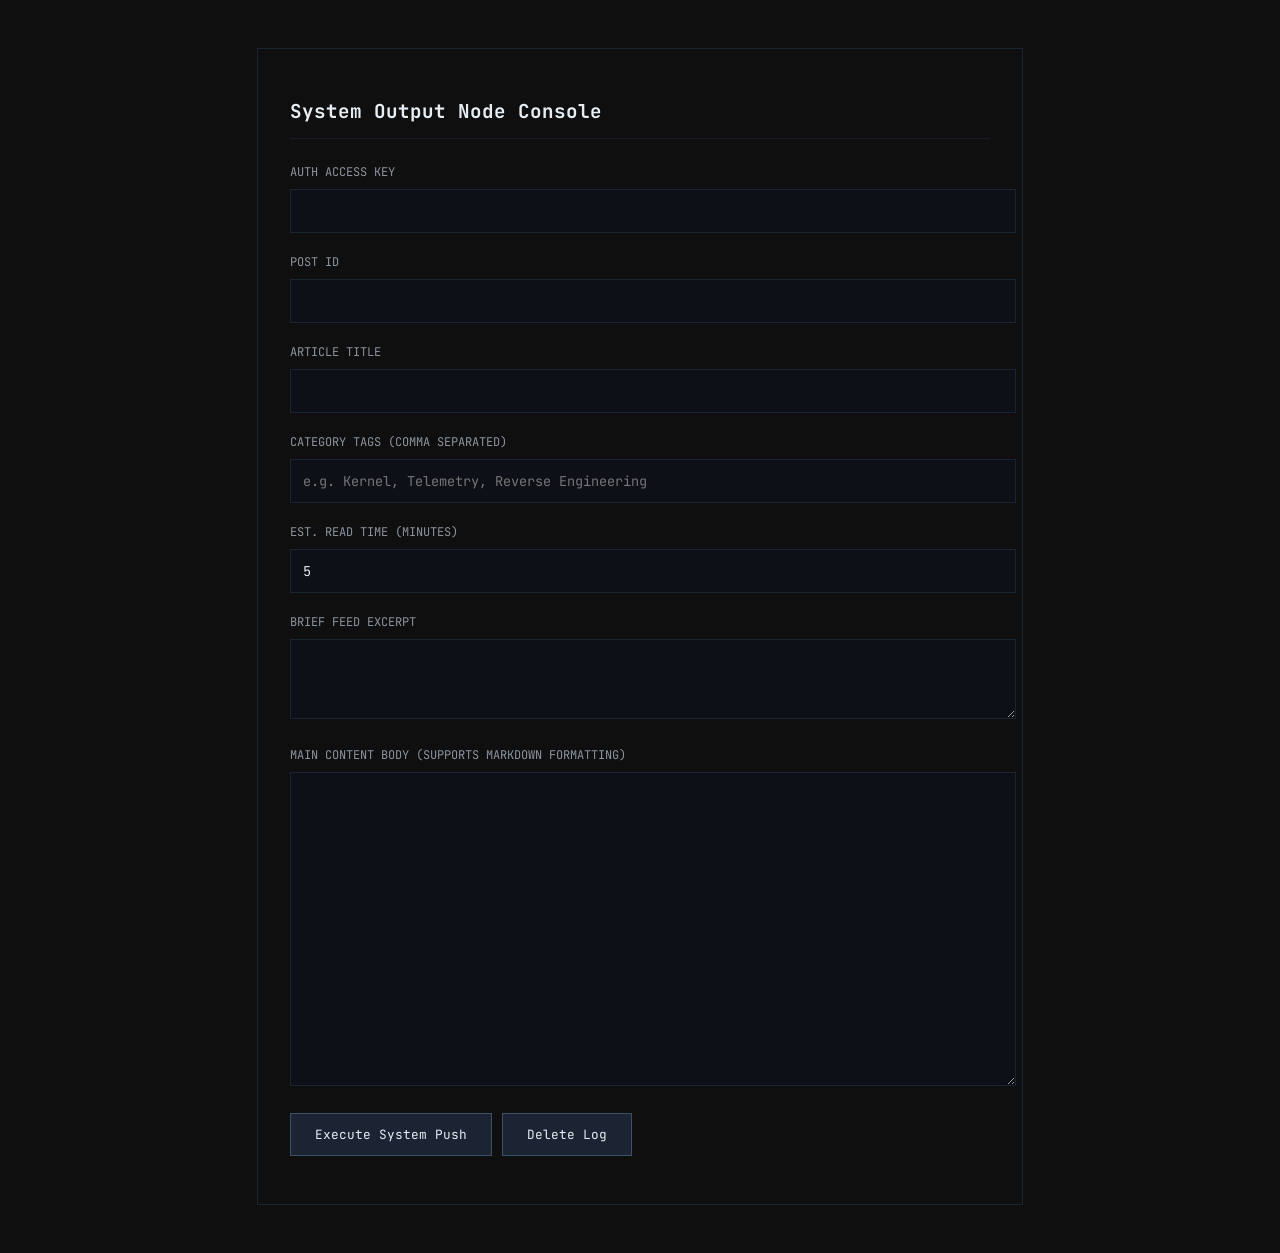
==== admin/index.html @ 9fa280a2 "Update: admin tag separation" ====
<!DOCTYPE html>
<html lang="en">
<head>
    <meta charset="UTF-8">
    <meta name="viewport" content="width=device-width, initial-scale=1.0">
    <title>Systems Console — Node Writer</title>
    <link href="https://fonts.googleapis.com/css2?family=JetBrains+Mono:wght@400;700&display=swap" rel="stylesheet">
    <style>
        body { 
            background: #0f0f0f; 
            color: #e6edf3; 
            font-family: 'JetBrains Mono', monospace; 
            padding: 40px 20px; 
            line-height: 1.5; 
        }
        
        .panel { 
            max-width: 700px; 
            margin: 0 auto; 
            border: 1px solid #1c2333; 
            padding: 32px; 
        }
        
        h2 { 
            font-size: 1.2rem; 
            margin-bottom: 24px; 
            border-bottom: 1px solid #161d28; 
            padding-bottom: 12px; 
        }
        
        .field { 
            margin-bottom: 20px; 
        }
        
        label { 
            display: block; 
            font-size: 0.75rem; 
            color: #8b949e; 
            margin-bottom: 8px; 
            text-transform: uppercase; 
        }
        
        input, textarea { 
            width: 100%; 
            background: #0d1117; 
            border: 1px solid #1c2333; 
            padding: 12px; 
            color: #e6edf3; 
            font-family: inherit; 
            font-size: 0.85rem; 
        }
        
        input:focus, textarea:focus { 
            border-color: #5b7a9e; 
            outline: none; 
        }
        
        button { 
            background: #1c2333; 
            color: #e6edf3; 
            border: 1px solid #3d5068; 
            padding: 12px 24px; 
            font-family: inherit; 
            font-size: 0.8rem; 
            cursor: pointer; 
            transition: 0.2s; 
        }
        
        button:hover { 
            background: #253046; 
        }
        
        #status { 
            margin-top: 16px; 
            font-size: 0.85rem; 
            color: #5b7a9e; 
            font-weight: bold; 
        }
    </style>
</head>
<body>
    <div class="panel">
        <h2>System Output Node Console</h2>
        <div class="field">
            <label>Auth Access Key</label>
            <input type="password" id="secret" autocomplete="current-password">
        </div>
        <div class="field">
            <label>Post ID</label>
            <input type="text" id="id">
        </div>
        <div class="field">
            <label>Article Title</label>
            <input type="text" id="title">
        </div>
        <div class="field">
            <label>Category Tags (Comma Separated)</label>
            <input type="text" id="category" placeholder="e.g. Kernel, Telemetry, Reverse Engineering">
        </div>
        <div class="field">
            <label>Est. Read Time (Minutes)</label>
            <input type="number" id="readTime" value="5">
        </div>
        <div class="field">
            <label>Brief Feed Excerpt</label>
            <textarea id="excerpt" rows="3"></textarea>
        </div>
        <div class="field">
            <label>Main Content Body (Supports Markdown formatting)</label>
            <textarea id="content" rows="16"></textarea>
        </div>
        <button type="button" onclick="commitLogNode()">Execute System Push</button>
        <button type="button" onclick="deletePost(document.getElementById('id').value.trim())">Delete Log</button>
        <div id="status"></div>
    </div>

    <script>
        async function commitLogNode() {
            const status = document.getElementById('status');
            status.innerText = "[*] Transmitting packet matrix to Cloudflare edge...";
            
            const payload = {
                secret: document.getElementById('secret').value,
                id: document.getElementById('id').value.trim(),
                title: document.getElementById('title').value.trim(),
                category: document.getElementById('category').value.trim() || 'Systems',
                readTime: document.getElementById('readTime').value,
                excerpt: document.getElementById('excerpt').value.trim(),
                content: document.getElementById('content').value
            };

            try {
                const res = await fetch('/api/publish', {
                    method: 'POST',
                    headers: { 'Content-Type': 'application/json' },
                    body: JSON.stringify(payload)
                });
                
                const output = await res.json();
                
                if(res.ok) {
                    status.style.color = '#3fb950';
                    status.innerText = "[+] Node synchronization complete. Pipeline rebuilding.";
                    document.getElementById('content').value = '';
                } else {
                    status.style.color = '#f85149';
                    status.innerText = `[-] Pipeline rejection: ${output.error}`;
                }
            } catch(e) {
                status.style.color = '#f85149';
                status.innerText = "[-] Network execution error. Is the Cloudflare function active?";
            }
        }
    </script>
</body>
</html>
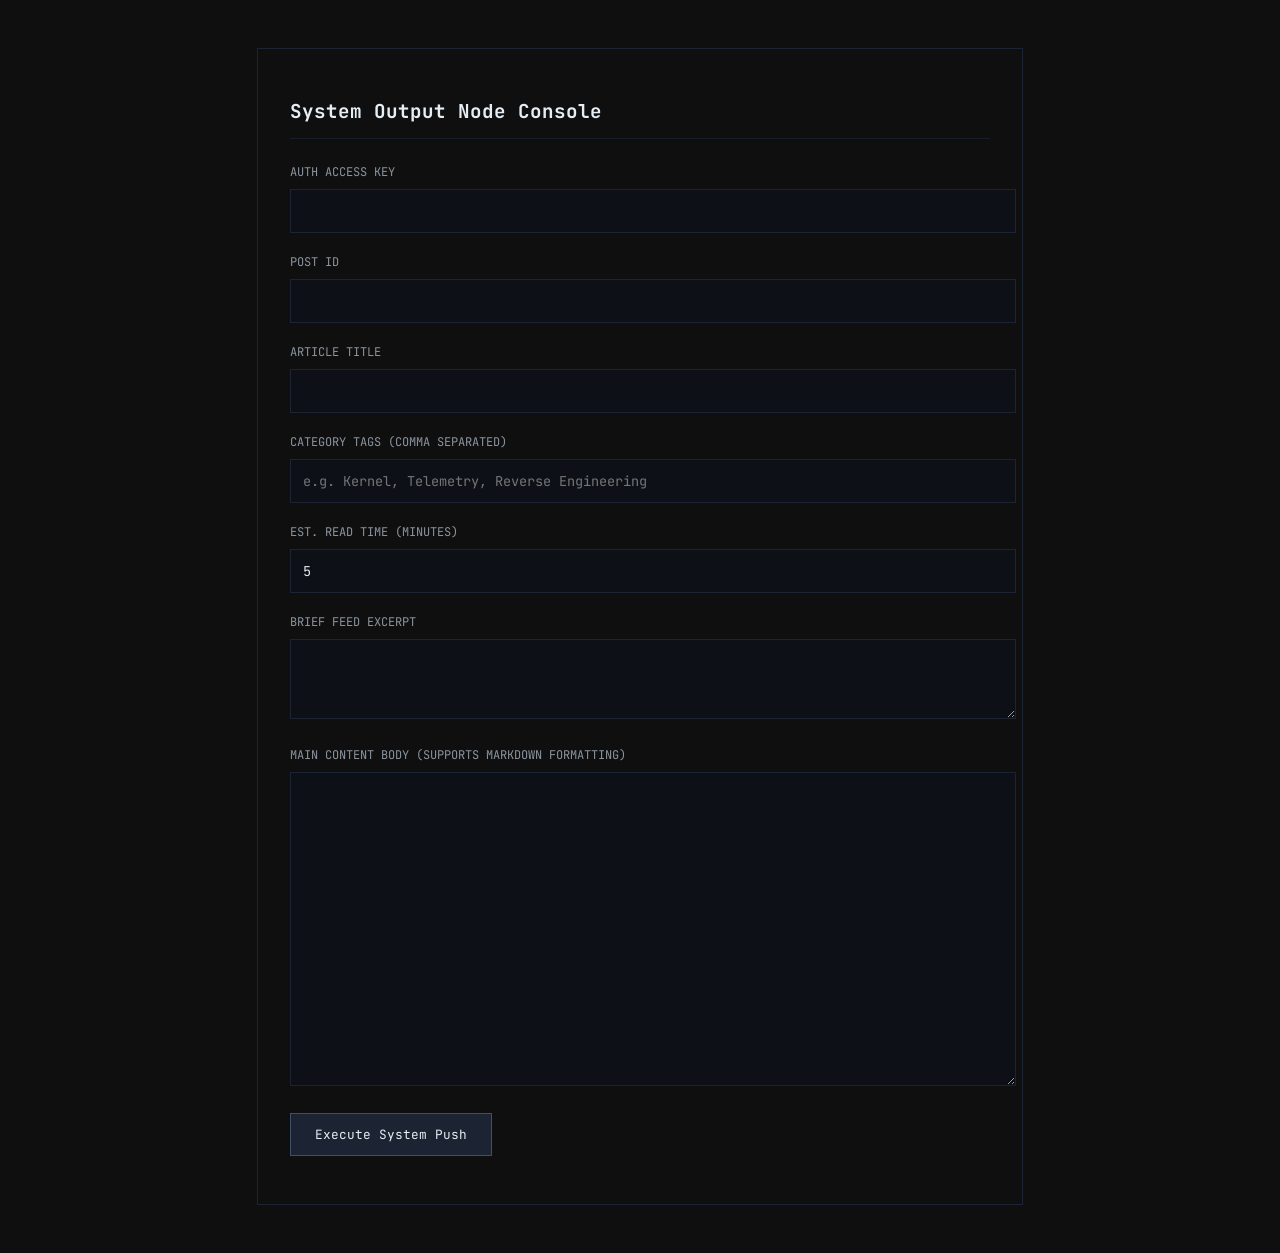
==== commit c536208f: "Update index.html" ====
--- a/admin/index.html
+++ b/admin/index.html
@@ -110,7 +110,6 @@
             <textarea id="content" rows="16"></textarea>
         </div>
         <button type="button" onclick="commitLogNode()">Execute System Push</button>
-        <button type="button" onclick="deletePost(document.getElementById('id').value.trim())">Delete Log</button>
         <div id="status"></div>
     </div>
 
@@ -153,4 +152,4 @@
         }
     </script>
 </body>
-</html>+</html>
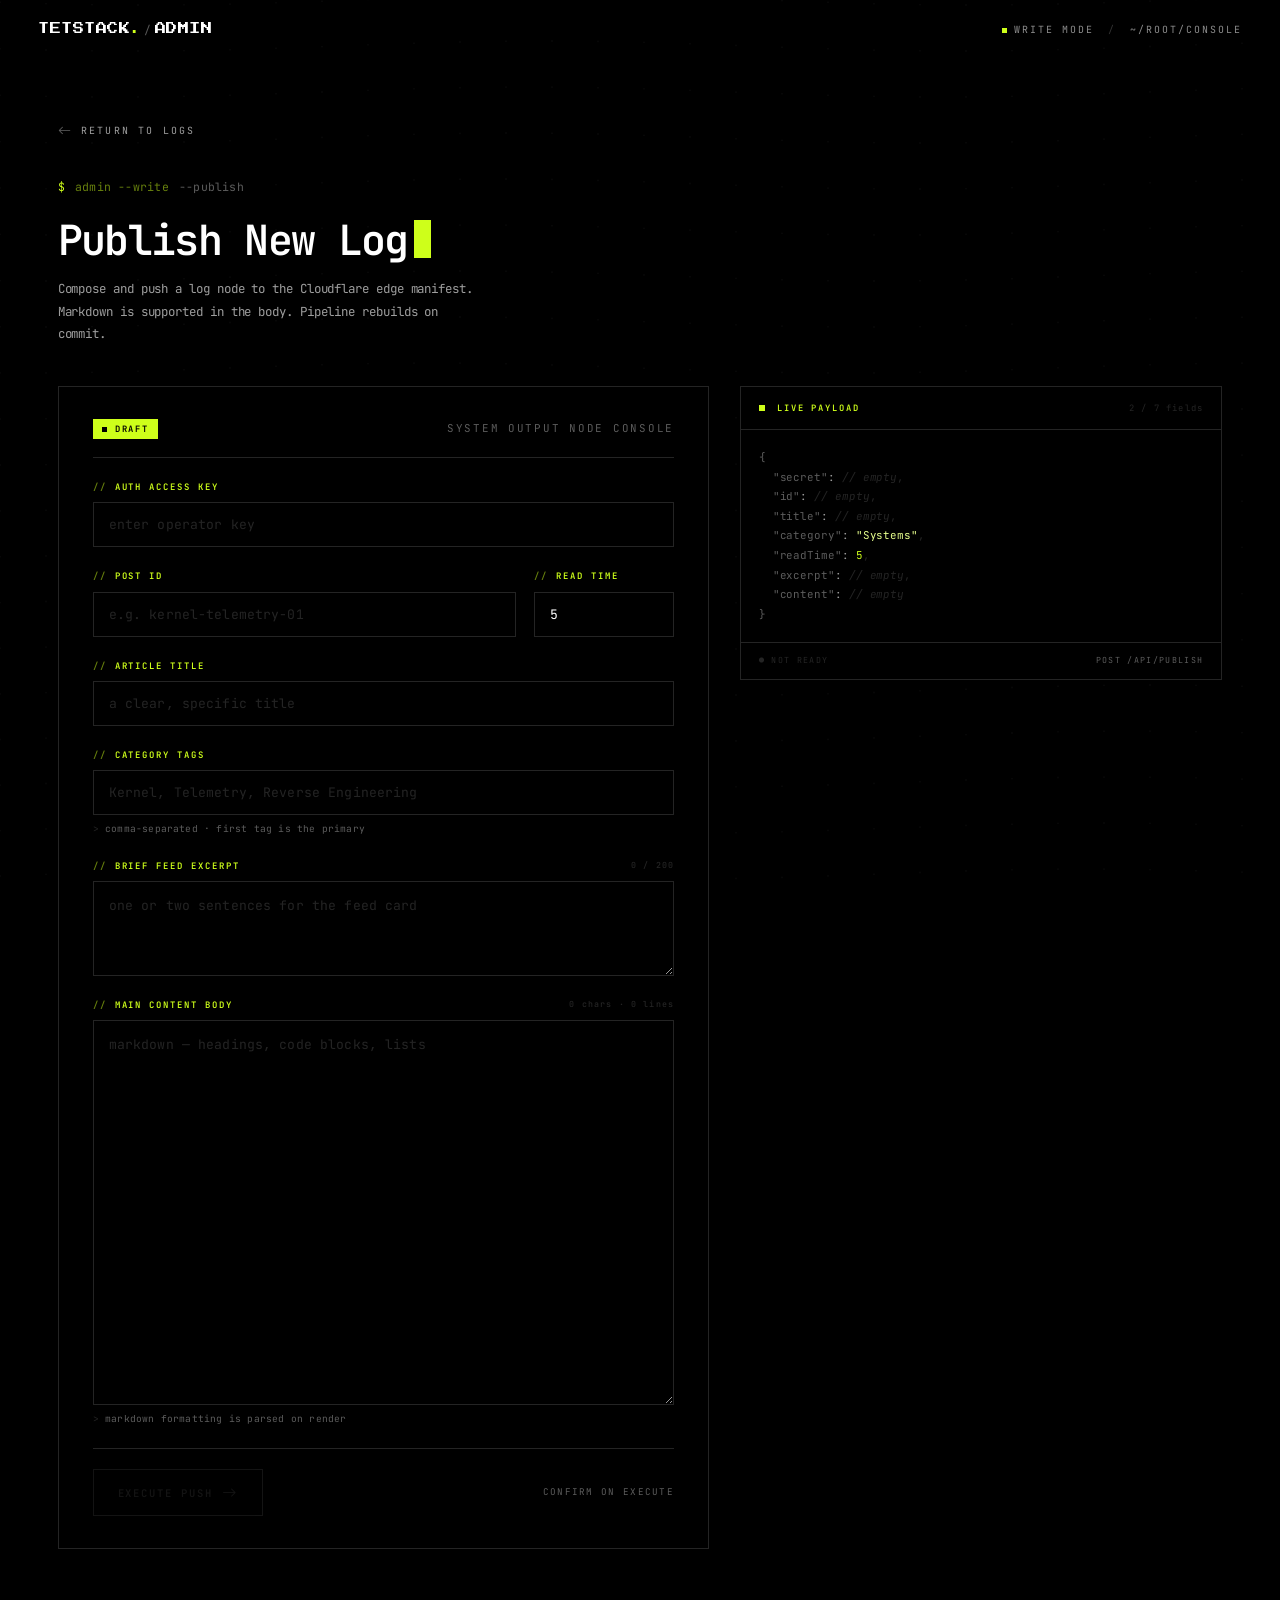
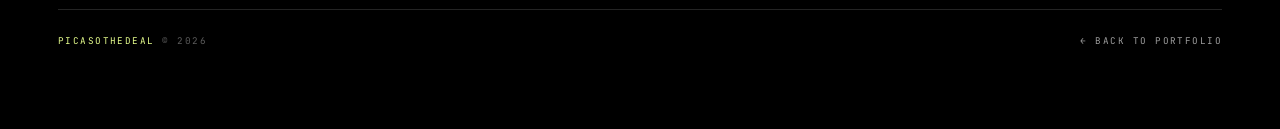
==== commit fe57600d: "Update: New design" ====
--- a/admin/index.html
+++ b/admin/index.html
@@ -1,155 +1,815 @@
 <!DOCTYPE html>
 <html lang="en">
 <head>
-    <meta charset="UTF-8">
-    <meta name="viewport" content="width=device-width, initial-scale=1.0">
-    <title>Systems Console — Node Writer</title>
-    <link href="https://fonts.googleapis.com/css2?family=JetBrains+Mono:wght@400;700&display=swap" rel="stylesheet">
-    <style>
-        body { 
-            background: #0f0f0f; 
-            color: #e6edf3; 
-            font-family: 'JetBrains Mono', monospace; 
-            padding: 40px 20px; 
-            line-height: 1.5; 
-        }
-        
-        .panel { 
-            max-width: 700px; 
-            margin: 0 auto; 
-            border: 1px solid #1c2333; 
-            padding: 32px; 
-        }
-        
-        h2 { 
-            font-size: 1.2rem; 
-            margin-bottom: 24px; 
-            border-bottom: 1px solid #161d28; 
-            padding-bottom: 12px; 
-        }
-        
-        .field { 
-            margin-bottom: 20px; 
-        }
-        
-        label { 
-            display: block; 
-            font-size: 0.75rem; 
-            color: #8b949e; 
-            margin-bottom: 8px; 
-            text-transform: uppercase; 
-        }
-        
-        input, textarea { 
-            width: 100%; 
-            background: #0d1117; 
-            border: 1px solid #1c2333; 
-            padding: 12px; 
-            color: #e6edf3; 
-            font-family: inherit; 
-            font-size: 0.85rem; 
-        }
-        
-        input:focus, textarea:focus { 
-            border-color: #5b7a9e; 
-            outline: none; 
-        }
-        
-        button { 
-            background: #1c2333; 
-            color: #e6edf3; 
-            border: 1px solid #3d5068; 
-            padding: 12px 24px; 
-            font-family: inherit; 
-            font-size: 0.8rem; 
-            cursor: pointer; 
-            transition: 0.2s; 
-        }
-        
-        button:hover { 
-            background: #253046; 
-        }
-        
-        #status { 
-            margin-top: 16px; 
-            font-size: 0.85rem; 
-            color: #5b7a9e; 
-            font-weight: bold; 
-        }
-    </style>
+<meta charset="UTF-8">
+<meta name="viewport" content="width=device-width, initial-scale=1.0">
+<title>Systems Console — Node Writer</title>
+<link rel="stylesheet" href="https://cdn.jsdelivr.net/npm/bootstrap-icons@1.11.3/font/bootstrap-icons.css">
+<link href="https://fonts.googleapis.com/css2?family=Press+Start+2P&display=swap" rel="stylesheet">
+<link href="https://fonts.googleapis.com/css2?family=Instrument+Serif:ital@0;1&family=JetBrains+Mono:wght@300;400;500;600;700&display=swap" rel="stylesheet">
+<style>
+:root{
+  --white:#ffffff;
+  --lime-cream:#e7ff8d;
+  --chartreuse:#ceff1a;
+  --forest-moss:#67800d;
+  --black:#000000;
+
+  --bg:#000000;
+  --fg:#ffffff;
+  --fg-dim:rgba(255,255,255,.62);
+  --fg-faint:rgba(255,255,255,.36);
+  --fg-ghost:rgba(255,255,255,.14);
+  --line:rgba(255,255,255,.14);
+  --line-hi:rgba(255,255,255,.34);
+
+  --font-mono:'JetBrains Mono','SF Mono','Cascadia Code','Consolas',monospace;
+  --font-serif:'Instrument Serif',Georgia,'Times New Roman',serif;
+  --font-pixel:'Press Start 2P',system-ui;
+
+  --ease:cubic-bezier(.22,1,.36,1);
+}
+
+*,*::before,*::after{box-sizing:border-box;margin:0;padding:0;}
+
+html{background:var(--bg);font-size:16px;-webkit-font-smoothing:antialiased;-moz-osx-font-smoothing:grayscale;}
+
+body{
+  min-height:100vh;
+  background:var(--bg);
+  color:var(--fg);
+  font-family:var(--font-mono);
+  font-weight:400;
+  line-height:1.6;
+  letter-spacing:-.005em;
+}
+
+::selection{background:var(--chartreuse); color:var(--black);}
+
+#bg-canvas{position:fixed; inset:0; z-index:0; pointer-events:none; opacity:.65;}
+
+.topbar{
+  position:fixed; top:0; left:0; right:0; z-index:65;
+  display:flex; align-items:center; justify-content:space-between;
+  padding:20px clamp(20px,3vw,52px);
+  pointer-events:none;
+  mix-blend-mode:difference;
+}
+.wordmark{
+  font-family:var(--font-pixel);
+  font-size:.7rem;
+  letter-spacing:.04em;
+  color:var(--white);
+  text-decoration:none;
+  pointer-events:auto;
+}
+.wordmark .dot{color:var(--chartreuse);}
+.wordmark .slash{color:rgba(255,255,255,.35); margin:0 3px; font-family:var(--font-mono); font-weight:400;}
+.top-meta{
+  display:flex; align-items:center; gap:14px;
+  font-family:var(--font-mono);
+  font-size:.62rem;
+  letter-spacing:.2em;
+  text-transform:uppercase;
+  color:rgba(255,255,255,.55);
+}
+.top-meta .sep{color:rgba(255,255,255,.2);}
+.top-meta .mode-dot{
+  display:inline-block; width:5px; height:5px;
+  background:var(--chartreuse);
+  margin-right:7px;
+  vertical-align:middle;
+  animation:tick 1.8s steps(2,start) infinite;
+}
+@keyframes tick{0%,49%{opacity:1;}50%,100%{opacity:.15;}}
+
+.page-wrapper{
+  position:relative;
+  z-index:2;
+  max-width:1280px;
+  margin:0 auto;
+  padding:clamp(96px,13vh,140px) clamp(24px,4.5vw,80px) 80px;
+}
+
+.back-link{
+  position:relative;
+  display:inline-flex;
+  align-items:center;
+  gap:8px;
+  font-family:var(--font-mono);
+  font-size:.62rem;
+  letter-spacing:.22em;
+  text-transform:uppercase;
+  color:var(--fg-dim);
+  text-decoration:none;
+  padding-bottom:3px;
+  margin-bottom:34px;
+  transition:color .3s var(--ease);
+}
+.back-link i{font-size:.82rem; color:var(--fg-faint); transition:color .3s var(--ease), transform .35s var(--ease);}
+.back-link::after{
+  content:'';
+  position:absolute; left:0; bottom:0;
+  width:100%; height:1px;
+  background:var(--chartreuse);
+  transform:scaleX(0);
+  transform-origin:left;
+  transition:transform .45s var(--ease);
+}
+.back-link:hover{color:var(--white);}
+.back-link:hover i{color:var(--chartreuse); transform:translateX(-3px);}
+.back-link:hover::after{transform:scaleX(1);}
+
+.console-prompt{
+  display:flex;
+  align-items:center;
+  gap:10px;
+  font-family:var(--font-mono);
+  font-size:.72rem;
+  color:var(--forest-moss);
+  margin-bottom:22px;
+  letter-spacing:.02em;
+}
+.console-prompt .path{color:var(--fg-faint);}
+.console-prompt .dollar{color:var(--chartreuse);}
+
+.console-title{
+  font-family:var(--font-mono);
+  font-size:clamp(1.6rem,4vw,2.6rem);
+  font-weight:600;
+  letter-spacing:-.04em;
+  line-height:1.1;
+  color:var(--white);
+  margin-bottom:14px;
+}
+.console-title .caret{
+  display:inline-block;
+  width:.42em; height:.9em;
+  background:var(--chartreuse);
+  vertical-align:-.05em;
+  margin-left:6px;
+  animation:caret 1.1s steps(2,start) infinite;
+}
+@keyframes caret{0%,49%{opacity:1;}50%,100%{opacity:0;}}
+
+.console-sub{
+  font-family:var(--font-mono);
+  font-size:.78rem;
+  line-height:1.8;
+  color:var(--fg-dim);
+  max-width:60ch;
+  margin-bottom:clamp(32px,4.5vh,48px);
+}
+
+.console-grid{
+  display:grid;
+  grid-template-columns:minmax(0,1.35fr) minmax(0,1fr);
+  gap:clamp(20px,2.4vw,32px);
+  align-items:start;
+}
+
+.panel{
+  border:1px solid var(--line);
+  background:var(--black);
+  padding:clamp(22px,3.4vw,32px) clamp(22px,3.2vw,34px);
+  display:flex;
+  flex-direction:column;
+  gap:22px;
+}
+
+.panel-head{
+  display:flex;
+  align-items:center;
+  gap:14px;
+  padding-bottom:18px;
+  border-bottom:1px solid var(--line);
+}
+.panel-badge{
+  display:inline-flex;
+  align-items:center;
+  gap:8px;
+  font-family:var(--font-mono);
+  font-size:.55rem;
+  font-weight:600;
+  letter-spacing:.22em;
+  text-transform:uppercase;
+  color:var(--black);
+  background:var(--chartreuse);
+  padding:3px 9px;
+}
+.panel-badge::before{
+  content:'';
+  display:inline-block;
+  width:5px; height:5px;
+  background:var(--black);
+  animation:tick 1.8s steps(2,start) infinite;
+}
+.panel-head-title{
+  font-family:var(--font-mono);
+  font-size:.68rem;
+  letter-spacing:.16em;
+  text-transform:uppercase;
+  color:var(--fg-faint);
+  margin-left:auto;
+}
+
+.field{display:flex; flex-direction:column; gap:8px;}
+
+.field-label{
+  font-family:var(--font-mono);
+  font-size:.56rem;
+  font-weight:600;
+  letter-spacing:.22em;
+  text-transform:uppercase;
+  color:var(--chartreuse);
+  display:flex;
+  align-items:center;
+  gap:8px;
+}
+.field-label::before{content:'// '; color:var(--forest-moss);}
+.field-label .field-count{
+  margin-left:auto;
+  font-size:.52rem;
+  letter-spacing:.14em;
+  color:var(--fg-ghost);
+  font-weight:500;
+  text-transform:none;
+}
+
+.field-hint{
+  font-family:var(--font-mono);
+  font-size:.6rem;
+  color:var(--fg-faint);
+  letter-spacing:.02em;
+  margin-top:-2px;
+}
+.field-hint::before{content:'> '; color:var(--fg-ghost);}
+
+input[type="password"],
+input[type="text"],
+input[type="number"],
+textarea{
+  width:100%;
+  background:#000;
+  border:1px solid var(--line);
+  padding:13px 15px;
+  color:var(--white);
+  font-family:var(--font-mono);
+  font-size:.82rem;
+  letter-spacing:.01em;
+  caret-color:var(--chartreuse);
+  transition:border-color .3s var(--ease), box-shadow .3s var(--ease);
+  outline:none;
+  resize:vertical;
+}
+textarea{line-height:1.7; min-height:80px;}
+input::placeholder, textarea::placeholder{color:var(--fg-ghost);}
+input:hover, textarea:hover{border-color:var(--line-hi);}
+input:focus, textarea:focus{
+  border-color:var(--chartreuse);
+  box-shadow:0 0 0 3px rgba(206,255,26,.12);
+}
+
+.field-row{
+  display:grid;
+  grid-template-columns:1fr 140px;
+  gap:18px;
+}
+
+.actions{
+  display:flex;
+  align-items:center;
+  gap:14px;
+  padding-top:20px;
+  border-top:1px solid var(--line);
+  flex-wrap:wrap;
+}
+
+.btn{
+  display:inline-flex;
+  align-items:center;
+  gap:10px;
+  padding:13px 24px;
+  font-family:var(--font-mono);
+  font-size:.66rem;
+  font-weight:600;
+  letter-spacing:.18em;
+  text-transform:uppercase;
+  cursor:pointer;
+  border:1px solid;
+  background:transparent;
+  transition:all .3s var(--ease);
+}
+.btn i{font-size:.9rem; transition:transform .35s var(--ease);}
+
+.btn-primary{
+  background:var(--chartreuse);
+  color:var(--black);
+  border-color:var(--chartreuse);
+}
+.btn-primary:hover:not(:disabled){
+  background:var(--black);
+  color:var(--chartreuse);
+  border-color:var(--chartreuse);
+}
+.btn-primary:hover:not(:disabled) i{transform:translateX(4px);}
+.btn-primary:disabled{
+  background:transparent;
+  color:var(--fg-ghost);
+  border-color:var(--line);
+  cursor:not-allowed;
+  opacity:.55;
+}
+
+.btn-note{
+  font-family:var(--font-mono);
+  font-size:.58rem;
+  letter-spacing:.14em;
+  text-transform:uppercase;
+  color:var(--fg-faint);
+  margin-left:auto;
+}
+
+.status{
+  display:none;
+  padding:14px 18px;
+  border:1px solid var(--line);
+  background:#000;
+  font-family:var(--font-mono);
+  font-size:.74rem;
+  line-height:1.7;
+  letter-spacing:.01em;
+  word-break:break-word;
+}
+.status.visible{display:block;}
+.status-pending{border-color:var(--line-hi); color:var(--chartreuse);}
+.status-ok{border-color:var(--chartreuse); color:var(--lime-cream);}
+.status-err{border-color:var(--white); background:var(--white); color:var(--black);}
+.status .status-prefix{font-weight:700; margin-right:6px;}
+
+.payload-panel{
+  position:sticky;
+  top:88px;
+  display:flex;
+  flex-direction:column;
+  gap:0;
+}
+.payload-head{
+  display:flex;
+  align-items:center;
+  gap:12px;
+  padding:14px 18px;
+  border:1px solid var(--line);
+  border-bottom:none;
+  background:var(--black);
+}
+.payload-head .payload-dot{
+  width:6px; height:6px;
+  background:var(--chartreuse);
+  animation:tick 1.8s steps(2,start) infinite;
+}
+.payload-head .payload-label{
+  font-family:var(--font-mono);
+  font-size:.55rem;
+  font-weight:600;
+  letter-spacing:.22em;
+  text-transform:uppercase;
+  color:var(--chartreuse);
+}
+.payload-head .payload-count{
+  margin-left:auto;
+  font-family:var(--font-mono);
+  font-size:.55rem;
+  letter-spacing:.14em;
+  color:var(--fg-ghost);
+}
+
+.payload-body{
+  border:1px solid var(--line);
+  background:#000;
+  padding:18px;
+  max-height:520px;
+  overflow:auto;
+  scrollbar-width:thin;
+  scrollbar-color:rgba(255,255,255,.18) transparent;
+}
+.payload-body::-webkit-scrollbar{width:6px;}
+.payload-body::-webkit-scrollbar-thumb{background:rgba(255,255,255,.18);}
+
+.payload-code{
+  font-family:var(--font-mono);
+  font-size:.68rem;
+  line-height:1.8;
+  color:var(--fg-dim);
+  white-space:pre-wrap;
+  word-break:break-word;
+  margin:0;
+}
+.payload-code .pk{color:var(--fg-faint);}
+.payload-code .pv-string{color:var(--lime-cream);}
+.payload-code .pv-number{color:var(--chartreuse);}
+.payload-code .pv-empty{color:var(--fg-ghost); font-style:italic;}
+.payload-code .pv-comma{color:var(--fg-ghost);}
+.payload-code .pv-brace{color:var(--fg-faint);}
+
+.payload-foot{
+  border:1px solid var(--line);
+  border-top:none;
+  background:var(--black);
+  padding:11px 18px;
+  display:flex;
+  justify-content:space-between;
+  gap:12px;
+  font-family:var(--font-mono);
+  font-size:.52rem;
+  letter-spacing:.16em;
+  text-transform:uppercase;
+  color:var(--fg-faint);
+}
+.payload-foot .payload-ok{color:var(--lime-cream);}
+.payload-foot .payload-bad{color:var(--fg-ghost);}
+
+.page-footer{
+  border-top:1px solid var(--line);
+  margin-top:60px;
+  padding-top:24px;
+  display:flex;
+  justify-content:space-between;
+  flex-wrap:wrap;
+  gap:12px;
+  font-family:var(--font-mono);
+  font-size:.58rem;
+  letter-spacing:.16em;
+  text-transform:uppercase;
+  color:var(--fg-faint);
+}
+.page-footer .brand-mark{color:var(--lime-cream);}
+.page-footer a{
+  color:var(--fg-dim);
+  text-decoration:none;
+  border-bottom:1px solid transparent;
+  transition:color .3s, border-color .3s;
+}
+.page-footer a:hover{color:var(--chartreuse); border-bottom-color:var(--chartreuse);}
+
+@media (max-width:960px){
+  .console-grid{grid-template-columns:1fr;}
+  .payload-panel{position:static;}
+  .payload-body{max-height:none;}
+}
+
+@media (max-width:680px){
+  .top-meta{display:none;}
+  .page-wrapper{padding-top:96px;}
+  .field-row{grid-template-columns:1fr;}
+  .btn-note{display:none;}
+}
+</style>
 </head>
 <body>
-    <div class="panel">
-        <h2>System Output Node Console</h2>
+
+<canvas id="bg-canvas"></canvas>
+
+<header class="topbar" aria-label="Site header">
+  <a href="/" class="wordmark">TETSTACK<span class="dot">.</span><span class="slash">/</span>ADMIN</a>
+  <span class="top-meta">
+    <span><span class="mode-dot"></span>write mode</span>
+    <span class="sep">/</span>
+    <span>~/root/console</span>
+  </span>
+</header>
+
+<div class="page-wrapper">
+
+  <a href="/" class="back-link">
+    <i class="bi bi-arrow-left"></i>
+    return to logs
+  </a>
+
+  <div class="console-prompt">
+    <span class="dollar">$</span>
+    <span>admin --write</span>
+    <span class="path">--publish</span>
+  </div>
+
+  <h1 class="console-title">Publish New Log<span class="caret"></span></h1>
+  <p class="console-sub">
+    Compose and push a log node to the Cloudflare edge manifest.
+    Markdown is supported in the body. Pipeline rebuilds on commit.
+  </p>
+
+  <div class="console-grid">
+
+    <form class="panel" id="write-form" autocomplete="off" onsubmit="commitLogNode(event);">
+      <div class="panel-head">
+        <span class="panel-badge">Draft</span>
+        <span class="panel-head-title">System Output Node Console</span>
+      </div>
+
+      <div class="field">
+        <label class="field-label" for="secret">Auth Access Key</label>
+        <input type="password" id="secret" name="secret" autocomplete="current-password" spellcheck="false" placeholder="enter operator key">
+      </div>
+
+      <div class="field-row">
         <div class="field">
-            <label>Auth Access Key</label>
-            <input type="password" id="secret" autocomplete="current-password">
+          <label class="field-label" for="id">Post ID</label>
+          <input type="text" id="id" name="id" autocomplete="off" spellcheck="false" placeholder="e.g. kernel-telemetry-01">
         </div>
         <div class="field">
-            <label>Post ID</label>
-            <input type="text" id="id">
+          <label class="field-label" for="readTime">Read Time</label>
+          <input type="number" id="readTime" name="readTime" value="5" min="1" max="120">
         </div>
-        <div class="field">
-            <label>Article Title</label>
-            <input type="text" id="title">
-        </div>
-        <div class="field">
-            <label>Category Tags (Comma Separated)</label>
-            <input type="text" id="category" placeholder="e.g. Kernel, Telemetry, Reverse Engineering">
-        </div>
-        <div class="field">
-            <label>Est. Read Time (Minutes)</label>
-            <input type="number" id="readTime" value="5">
-        </div>
-        <div class="field">
-            <label>Brief Feed Excerpt</label>
-            <textarea id="excerpt" rows="3"></textarea>
-        </div>
-        <div class="field">
-            <label>Main Content Body (Supports Markdown formatting)</label>
-            <textarea id="content" rows="16"></textarea>
-        </div>
-        <button type="button" onclick="commitLogNode()">Execute System Push</button>
-        <div id="status"></div>
-    </div>
-
-    <script>
-        async function commitLogNode() {
-            const status = document.getElementById('status');
-            status.innerText = "[*] Transmitting packet matrix to Cloudflare edge...";
-            
-            const payload = {
-                secret: document.getElementById('secret').value,
-                id: document.getElementById('id').value.trim(),
-                title: document.getElementById('title').value.trim(),
-                category: document.getElementById('category').value.trim() || 'Systems',
-                readTime: document.getElementById('readTime').value,
-                excerpt: document.getElementById('excerpt').value.trim(),
-                content: document.getElementById('content').value
-            };
-
-            try {
-                const res = await fetch('/api/publish', {
-                    method: 'POST',
-                    headers: { 'Content-Type': 'application/json' },
-                    body: JSON.stringify(payload)
-                });
-                
-                const output = await res.json();
-                
-                if(res.ok) {
-                    status.style.color = '#3fb950';
-                    status.innerText = "[+] Node synchronization complete. Pipeline rebuilding.";
-                    document.getElementById('content').value = '';
-                } else {
-                    status.style.color = '#f85149';
-                    status.innerText = `[-] Pipeline rejection: ${output.error}`;
-                }
-            } catch(e) {
-                status.style.color = '#f85149';
-                status.innerText = "[-] Network execution error. Is the Cloudflare function active?";
-            }
+      </div>
+
+      <div class="field">
+        <label class="field-label" for="title">Article Title</label>
+        <input type="text" id="title" name="title" autocomplete="off" placeholder="a clear, specific title">
+      </div>
+
+      <div class="field">
+        <label class="field-label" for="category">Category Tags</label>
+        <input type="text" id="category" name="category" autocomplete="off" placeholder="Kernel, Telemetry, Reverse Engineering">
+        <span class="field-hint">comma-separated · first tag is the primary</span>
+      </div>
+
+      <div class="field">
+        <label class="field-label" for="excerpt">
+          Brief Feed Excerpt
+          <span class="field-count" id="excerpt-count">0 / 200</span>
+        </label>
+        <textarea id="excerpt" name="excerpt" rows="3" placeholder="one or two sentences for the feed card"></textarea>
+      </div>
+
+      <div class="field">
+        <label class="field-label" for="content">
+          Main Content Body
+          <span class="field-count" id="content-count">0 chars · 0 lines</span>
+        </label>
+        <textarea id="content" name="content" rows="16" placeholder="markdown — headings, code blocks, lists"></textarea>
+        <span class="field-hint">markdown formatting is parsed on render</span>
+      </div>
+
+      <div class="actions">
+        <button type="submit" id="publish-btn" class="btn btn-primary" disabled>
+          Execute Push <i class="bi bi-arrow-right"></i>
+        </button>
+        <span class="btn-note">confirm on execute</span>
+      </div>
+
+      <div id="status" class="status" role="status" aria-live="polite"></div>
+    </form>
+
+    <aside class="payload-panel" aria-label="Payload preview">
+      <div class="payload-head">
+        <span class="payload-dot"></span>
+        <span class="payload-label">Live Payload</span>
+        <span class="payload-count" id="payload-count">0 fields</span>
+      </div>
+      <div class="payload-body">
+        <pre class="payload-code" id="payload-code"><span class="pv-brace">{</span>
+  <span class="pk">"secret"</span>:  <span class="pv-empty">// empty</span>
+<span class="pv-brace">}</span></pre>
+      </div>
+      <div class="payload-foot">
+        <span id="payload-state" class="payload-bad">● not ready</span>
+        <span>POST /api/publish</span>
+      </div>
+    </aside>
+  </div>
+
+  <footer class="page-footer">
+    <span><span class="brand-mark">PicasoTheDeal</span> © 2026</span>
+    <span><a href="https://isitreallyme.pages.dev">← back to portfolio</a></span>
+  </footer>
+</div>
+
+<script>
+(function initBackground(){
+  const canvas = document.getElementById('bg-canvas');
+  if (!canvas) return;
+  const ctx = canvas.getContext('2d');
+  let W, H, dpr;
+
+  function resize(){
+    dpr = Math.min(window.devicePixelRatio || 1, 2);
+    W = canvas.width  = Math.floor(window.innerWidth * dpr);
+    H = canvas.height = Math.floor(window.innerHeight * dpr);
+    canvas.style.width  = window.innerWidth + 'px';
+    canvas.style.height = window.innerHeight + 'px';
+  }
+  resize();
+  window.addEventListener('resize', resize);
+
+  const spacing = 46;
+  let mx = -99999, my = -99999;
+  window.addEventListener('mousemove', (e) => {
+    mx = e.clientX * dpr;
+    my = e.clientY * dpr;
+  });
+  window.addEventListener('mouseleave', () => { mx = my = -99999; });
+
+  let t = 0;
+  function draw(){
+    t += 0.006;
+    ctx.clearRect(0, 0, W, H);
+
+    const s = spacing * dpr;
+    const cols = Math.ceil(W / s) + 2;
+    const rows = Math.ceil(H / s) + 2;
+    const touch = 190 * dpr;
+
+    for (let i = -1; i < cols; i++){
+      for (let j = -1; j < rows; j++){
+        const x = i * s;
+        const y = j * s + Math.sin(t + i * 0.35 + j * 0.12) * 5 * dpr;
+        const dx = x - mx, dy = y - my;
+        const d = Math.sqrt(dx * dx + dy * dy);
+        const prox = Math.max(0, 1 - d / touch);
+
+        const a = 0.06 + prox * 0.7;
+        const r = (0.9 + prox * 1.8) * dpr;
+
+        if (prox > 0.04){
+          ctx.fillStyle = 'rgba(206,255,26,' + (prox * 0.85).toFixed(3) + ')';
+        } else {
+          ctx.fillStyle = 'rgba(255,255,255,' + a.toFixed(3) + ')';
         }
-    </script>
+        ctx.beginPath();
+        ctx.arc(x, y, r, 0, Math.PI * 2);
+        ctx.fill();
+      }
+    }
+    requestAnimationFrame(draw);
+  }
+  draw();
+})();
+
+function escapeHtml(s){
+  return String(s == null ? '' : s).replace(/[&<>"']/g, c => ({
+    '&':'&amp;','<':'&lt;','>':'&gt;','"':'&quot;',"'":'&#39;'
+  }[c]));
+}
+
+function gatherPayload(){
+  return {
+    secret:   document.getElementById('secret').value,
+    id:       document.getElementById('id').value.trim(),
+    title:    document.getElementById('title').value.trim(),
+    category: document.getElementById('category').value.trim() || 'Systems',
+    readTime: document.getElementById('readTime').value || '5',
+    excerpt:  document.getElementById('excerpt').value.trim(),
+    content:  document.getElementById('content').value
+  };
+}
+
+function renderPayload(){
+  const p = gatherPayload();
+  const codeEl  = document.getElementById('payload-code');
+  const countEl = document.getElementById('payload-count');
+  const stateEl = document.getElementById('payload-state');
+  if (!codeEl) return;
+
+  const entries = [
+    ['secret',   p.secret   ? '[redacted:' + p.secret.length + ' chars]' : '', 'redact'],
+    ['id',       p.id,       'string'],
+    ['title',    p.title,    'string'],
+    ['category', p.category, 'string'],
+    ['readTime', String(p.readTime), 'number'],
+    ['excerpt',  p.excerpt,  'string'],
+    ['content',  p.content,  'string']
+  ];
+
+  const lines = ['<span class="pv-brace">{</span>'];
+  entries.forEach((e, i) => {
+    const key = e[0];
+    const val = e[1];
+    const kind = e[2];
+    const comma = i < entries.length - 1 ? ',' : '';
+    let valHTML;
+    if (kind === 'redact'){
+      valHTML = val
+        ? '<span class="pv-string">"' + escapeHtml(val) + '"</span>'
+        : '<span class="pv-empty">// empty</span>';
+    } else if (kind === 'number'){
+      valHTML = '<span class="pv-number">' + escapeHtml(val) + '</span>';
+    } else if (!val){
+      valHTML = '<span class="pv-empty">// empty</span>';
+    } else {
+      const shown = val.length > 80 ? val.slice(0, 80) + '…' : val;
+      valHTML = '<span class="pv-string">"' + escapeHtml(shown) + '"</span>';
+    }
+    lines.push('  <span class="pk">"' + key + '"</span>: ' + valHTML + '<span class="pv-comma">' + comma + '</span>');
+  });
+  lines.push('<span class="pv-brace">}</span>');
+
+  codeEl.innerHTML = lines.join('\n');
+
+  const filled = entries.filter(e => {
+    if (e[0] === 'readTime') return true;
+    return String(e[1] || '').length > 0;
+  }).length;
+
+  if (countEl) countEl.textContent = filled + ' / ' + entries.length + ' fields';
+
+  const ready = p.secret && p.id && p.title && p.excerpt && p.content;
+  if (stateEl){
+    stateEl.textContent = ready ? '● ready' : '● not ready';
+    stateEl.className   = ready ? 'payload-ok' : 'payload-bad';
+  }
+}
+
+function updateCounters(){
+  const ex = document.getElementById('excerpt');
+  const exCount = document.getElementById('excerpt-count');
+  if (ex && exCount){
+    const v = ex.value;
+    exCount.textContent = v.length + ' / 200';
+    exCount.style.color = v.length > 200 ? 'var(--lime-cream)' : '';
+  }
+
+  const ct = document.getElementById('content');
+  const ctCount = document.getElementById('content-count');
+  if (ct && ctCount){
+    const v = ct.value;
+    const lines = v ? v.split('\n').length : 0;
+    ctCount.textContent = v.length + ' chars · ' + lines + ' lines';
+  }
+}
+
+function refreshSubmitState(){
+  const btn = document.getElementById('publish-btn');
+  if (!btn) return;
+  const p = gatherPayload();
+  const ready = p.secret && p.id && p.title && p.excerpt && p.content;
+  btn.disabled = !ready;
+}
+
+function bindLivePreview(){
+  const ids = ['secret','id','title','category','readTime','excerpt','content'];
+  ids.forEach(id => {
+    const el = document.getElementById(id);
+    if (el){
+      el.addEventListener('input', () => {
+        updateCounters();
+        renderPayload();
+        refreshSubmitState();
+      });
+    }
+  });
+}
+
+function setStatus(kind, prefix, msg){
+  const el = document.getElementById('status');
+  if (!el) return;
+  el.className = 'status visible status-' + kind;
+  el.innerHTML = '<span class="status-prefix">[' + prefix + ']</span>' + msg;
+}
+
+async function commitLogNode(event){
+  if (event) event.preventDefault();
+
+  const p = gatherPayload();
+
+  if (!p.secret || !p.id || !p.title || !p.excerpt || !p.content){
+    setStatus('err', '-', 'all fields are required.');
+    return;
+  }
+
+  if (!confirm("Push node '" + p.id + "' to the edge manifest? Pipeline will rebuild.")) return;
+
+  setStatus('pending', '*', 'transmitting packet matrix to Cloudflare edge…');
+
+  try {
+    const res = await fetch('/api/publish', {
+      method: 'POST',
+      headers: { 'Content-Type': 'application/json' },
+      body: JSON.stringify(p)
+    });
+
+    let output = {};
+    try { output = await res.json(); } catch (_) {}
+
+    if (res.ok){
+      setStatus('ok', '+', 'node synchronization complete. pipeline rebuilding.');
+      document.getElementById('content').value = '';
+      updateCounters();
+      renderPayload();
+      refreshSubmitState();
+    } else {
+      setStatus('err', '-', 'pipeline rejection: ' + (output.error || res.status + ' ' + res.statusText));
+    }
+  } catch (e){
+    setStatus('err', '-', 'network execution error. is the Cloudflare function active?');
+  }
+}
+
+document.addEventListener('DOMContentLoaded', () => {
+  bindLivePreview();
+  updateCounters();
+  renderPayload();
+  refreshSubmitState();
+});
+</script>
 </body>
-</html>
+</html>
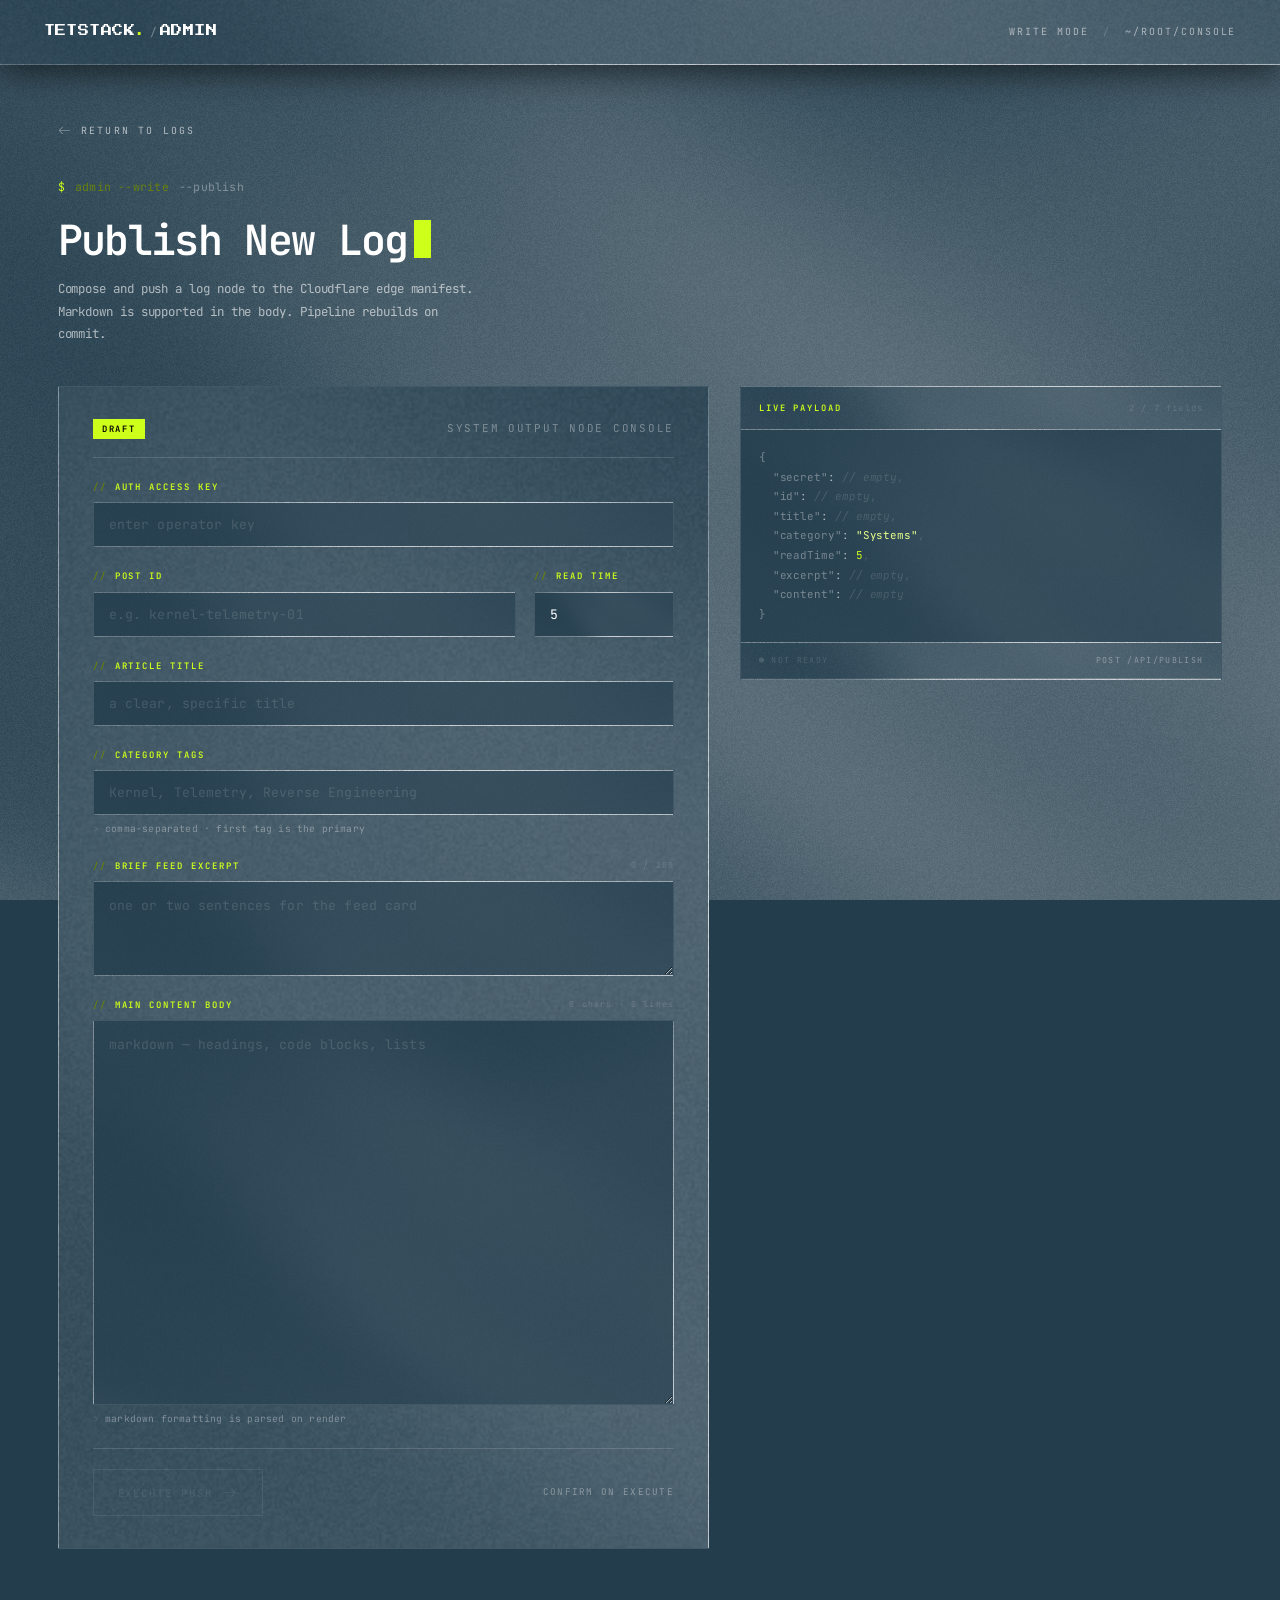
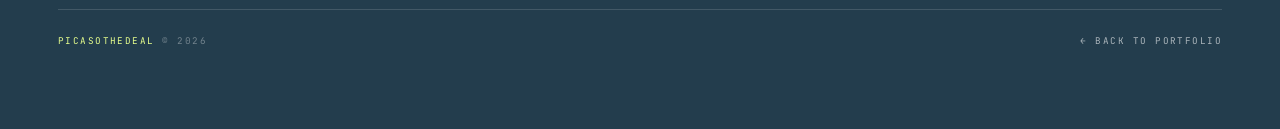
==== commit a954eda0: "Updates: Theme" ====
--- a/admin/index.html
+++ b/admin/index.html
@@ -15,7 +15,7 @@
   --forest-moss:#67800d;
   --black:#000000;
 
-  --bg:#000000;
+  --bg:#233D4D;
   --fg:#ffffff;
   --fg-dim:rgba(255,255,255,.62);
   --fg-faint:rgba(255,255,255,.36);
@@ -28,6 +28,8 @@
   --font-pixel:'Press Start 2P',system-ui;
 
   --ease:cubic-bezier(.22,1,.36,1);
+
+  --dune-bg:none;
 }
 
 *,*::before,*::after{box-sizing:border-box;margin:0;padding:0;}
@@ -46,14 +48,17 @@
 
 ::selection{background:var(--chartreuse); color:var(--black);}
 
-#bg-canvas{position:fixed; inset:0; z-index:0; pointer-events:none; opacity:.65;}
+#bg-canvas{position:fixed; inset:0; z-index:0; pointer-events:none; opacity:.34;}
 
 .topbar{
   position:fixed; top:0; left:0; right:0; z-index:65;
   display:flex; align-items:center; justify-content:space-between;
-  padding:20px clamp(20px,3vw,52px);
+  padding:22px clamp(24px,3.4vw,60px);
   pointer-events:none;
-  mix-blend-mode:difference;
+  border-bottom:1px solid rgba(255,255,255,.06);
+  box-shadow:0 8px 32px rgba(0,0,0,.55);
+  backdrop-filter:blur(14px) saturate(1.4);
+  -webkit-backdrop-filter:blur(14px) saturate(1.4);
 }
 .wordmark{
   font-family:var(--font-pixel);
@@ -74,14 +79,6 @@
   color:rgba(255,255,255,.55);
 }
 .top-meta .sep{color:rgba(255,255,255,.2);}
-.top-meta .mode-dot{
-  display:inline-block; width:5px; height:5px;
-  background:var(--chartreuse);
-  margin-right:7px;
-  vertical-align:middle;
-  animation:tick 1.8s steps(2,start) infinite;
-}
-@keyframes tick{0%,49%{opacity:1;}50%,100%{opacity:.15;}}
 
 .page-wrapper{
   position:relative;
@@ -170,7 +167,6 @@
 
 .panel{
   border:1px solid var(--line);
-  background:var(--black);
   padding:clamp(22px,3.4vw,32px) clamp(22px,3.2vw,34px);
   display:flex;
   flex-direction:column;
@@ -196,13 +192,6 @@
   color:var(--black);
   background:var(--chartreuse);
   padding:3px 9px;
-}
-.panel-badge::before{
-  content:'';
-  display:inline-block;
-  width:5px; height:5px;
-  background:var(--black);
-  animation:tick 1.8s steps(2,start) infinite;
 }
 .panel-head-title{
   font-family:var(--font-mono);
@@ -250,7 +239,6 @@
 input[type="number"],
 textarea{
   width:100%;
-  background:#000;
   border:1px solid var(--line);
   padding:13px 15px;
   color:var(--white);
@@ -261,6 +249,13 @@
   transition:border-color .3s var(--ease), box-shadow .3s var(--ease);
   outline:none;
   resize:vertical;
+  background-color:#233D4D;
+  background-image:
+    linear-gradient(rgba(35,61,77,0.88), rgba(35,61,77,0.88)),
+    var(--dune-bg);
+  background-size:cover;
+  background-position:center;
+  background-repeat:no-repeat;
 }
 textarea{line-height:1.7; min-height:80px;}
 input::placeholder, textarea::placeholder{color:var(--fg-ghost);}
@@ -308,7 +303,7 @@
   border-color:var(--chartreuse);
 }
 .btn-primary:hover:not(:disabled){
-  background:var(--black);
+  background:transparent;
   color:var(--chartreuse);
   border-color:var(--chartreuse);
 }
@@ -334,7 +329,6 @@
   display:none;
   padding:14px 18px;
   border:1px solid var(--line);
-  background:#000;
   font-family:var(--font-mono);
   font-size:.74rem;
   line-height:1.7;
@@ -344,7 +338,7 @@
 .status.visible{display:block;}
 .status-pending{border-color:var(--line-hi); color:var(--chartreuse);}
 .status-ok{border-color:var(--chartreuse); color:var(--lime-cream);}
-.status-err{border-color:var(--white); background:var(--white); color:var(--black);}
+.status-err{border-color:var(--white); background:var(--white); color:var(--black); background-image:none;}
 .status .status-prefix{font-weight:700; margin-right:6px;}
 
 .payload-panel{
@@ -361,12 +355,6 @@
   padding:14px 18px;
   border:1px solid var(--line);
   border-bottom:none;
-  background:var(--black);
-}
-.payload-head .payload-dot{
-  width:6px; height:6px;
-  background:var(--chartreuse);
-  animation:tick 1.8s steps(2,start) infinite;
 }
 .payload-head .payload-label{
   font-family:var(--font-mono);
@@ -386,7 +374,6 @@
 
 .payload-body{
   border:1px solid var(--line);
-  background:#000;
   padding:18px;
   max-height:520px;
   overflow:auto;
@@ -415,7 +402,6 @@
 .payload-foot{
   border:1px solid var(--line);
   border-top:none;
-  background:var(--black);
   padding:11px 18px;
   display:flex;
   justify-content:space-between;
@@ -428,6 +414,41 @@
 }
 .payload-foot .payload-ok{color:var(--lime-cream);}
 .payload-foot .payload-bad{color:var(--fg-ghost);}
+
+/* ── Dune background treatment ─────────────────────────────── */
+.topbar,
+.panel,
+.payload-head,
+.payload-body,
+.payload-foot{
+  background-color:#233D4D;
+  background-image:
+    linear-gradient(rgba(35,61,77,0.72), rgba(35,61,77,0.72)),
+    var(--dune-bg);
+  background-size:cover;
+  background-position:center;
+  background-repeat:no-repeat;
+}
+
+.payload-body,
+.status{
+  background-image:
+    linear-gradient(rgba(35,61,77,0.88), rgba(35,61,77,0.88)),
+    var(--dune-bg);
+}
+.status.visible{
+  background-color:#233D4D;
+  background-image:
+    linear-gradient(rgba(35,61,77,0.88), rgba(35,61,77,0.88)),
+    var(--dune-bg);
+  background-size:cover;
+  background-position:center;
+  background-repeat:no-repeat;
+}
+.status.status-err{
+  background-color:var(--white);
+  background-image:none;
+}
 
 .page-footer{
   border-top:1px solid var(--line);
@@ -473,7 +494,7 @@
 <header class="topbar" aria-label="Site header">
   <a href="/" class="wordmark">TETSTACK<span class="dot">.</span><span class="slash">/</span>ADMIN</a>
   <span class="top-meta">
-    <span><span class="mode-dot"></span>write mode</span>
+    <span>write mode</span>
     <span class="sep">/</span>
     <span>~/root/console</span>
   </span>
@@ -562,7 +583,6 @@
 
     <aside class="payload-panel" aria-label="Payload preview">
       <div class="payload-head">
-        <span class="payload-dot"></span>
         <span class="payload-label">Live Payload</span>
         <span class="payload-count" id="payload-count">0 fields</span>
       </div>
@@ -585,66 +605,94 @@
 </div>
 
 <script>
+/* ── Dune / sand-grain generator (ported from portfolio) ────── */
+const DUNE_DARK  = { r: 35,  g: 61,  b: 77  };
+const DUNE_LIGHT = { r: 255, g: 255, b: 255 };
+
+function duneElevation(px, py) {
+  const warpX = Math.sin(py * 3.8 + 0.4) * 0.18 + Math.cos(py * 7.5) * 0.05;
+  const warpY = Math.cos(px * 3.2 + 1.1) * 0.15 + Math.sin(px * 6.2) * 0.04;
+  const nx = px + warpX;
+  const ny = py + warpY;
+
+  const ridge1 = Math.sin(nx * 3.4 - ny * 2.6);
+  const ridge2 = Math.cos(nx * 5.8 + ny * 4.5 + ridge1 * 1.4);
+  const ripple = Math.sin(nx * 12.0 - ny * 8.0) * 0.15;
+
+  const baseElevation = (ridge1 * 0.55 + ridge2 * 0.3 + ripple + 1) / 2;
+  const sharpCrest = Math.pow(Math.max(0, Math.min(1, baseElevation)), 1.35);
+  const diagonalSweep = px * 0.4 + py * 0.6;
+
+  return Math.max(0, Math.min(1, sharpCrest * 0.55 + diagonalSweep * 0.45));
+}
+
+function paintDune(ctx, w, h, grain){
+  const imgData = ctx.createImageData(w, h);
+  const data = imgData.data;
+  let i = 0;
+  for (let y = 0; y < h; y++){
+    const py = y / h;
+    for (let x = 0; x < w; x++){
+      const px = x / w;
+      const t = duneElevation(px, py);
+      const r = DUNE_DARK.r + t * (DUNE_LIGHT.r - DUNE_DARK.r);
+      const g = DUNE_DARK.g + t * (DUNE_LIGHT.g - DUNE_DARK.g);
+      const b = DUNE_DARK.b + t * (DUNE_LIGHT.b - DUNE_DARK.b);
+      const crestGrit = 1.0 + Math.sin(t * Math.PI) * 0.5;
+      const noise = (Math.random() - 0.5) * grain * crestGrit;
+      data[i]     = Math.min(255, Math.max(0, r + noise));
+      data[i + 1] = Math.min(255, Math.max(0, g + noise));
+      data[i + 2] = Math.min(255, Math.max(0, b + noise));
+      data[i + 3] = 255;
+      i += 4;
+    }
+  }
+  ctx.putImageData(imgData, 0, 0);
+}
+
+function generateDuneDataUrl(){
+  const w = 800, h = 500;
+  const c = document.createElement('canvas');
+  c.width = w; c.height = h;
+  const ctx = c.getContext('2d');
+  paintDune(ctx, w, h, 26);
+  return c.toDataURL('image/jpeg', 0.82);
+}
+
+(function applyDuneBackground(){
+  try {
+    const url = generateDuneDataUrl();
+    document.documentElement.style.setProperty('--dune-bg', 'url("' + url + '")');
+  } catch (e) {
+    console.warn('[tetstack] dune tile failed', e);
+  }
+})();
+
 (function initBackground(){
   const canvas = document.getElementById('bg-canvas');
   if (!canvas) return;
   const ctx = canvas.getContext('2d');
-  let W, H, dpr;
 
   function resize(){
-    dpr = Math.min(window.devicePixelRatio || 1, 2);
-    W = canvas.width  = Math.floor(window.innerWidth * dpr);
-    H = canvas.height = Math.floor(window.innerHeight * dpr);
-    canvas.style.width  = window.innerWidth + 'px';
-    canvas.style.height = window.innerHeight + 'px';
+    const dpr = Math.min(window.devicePixelRatio || 1, 1.5);
+    const w = window.innerWidth;
+    const h = window.innerHeight;
+    canvas.width  = Math.floor(w * dpr);
+    canvas.height = Math.floor(h * dpr);
+    canvas.style.width  = w + 'px';
+    canvas.style.height = h + 'px';
+    paintDune(ctx, canvas.width, canvas.height, 26);
   }
+
   resize();
-  window.addEventListener('resize', resize);
-
-  const spacing = 46;
-  let mx = -99999, my = -99999;
-  window.addEventListener('mousemove', (e) => {
-    mx = e.clientX * dpr;
-    my = e.clientY * dpr;
+  let resizeTimer;
+  window.addEventListener('resize', () => {
+    clearTimeout(resizeTimer);
+    resizeTimer = setTimeout(resize, 140);
   });
-  window.addEventListener('mouseleave', () => { mx = my = -99999; });
-
-  let t = 0;
-  function draw(){
-    t += 0.006;
-    ctx.clearRect(0, 0, W, H);
-
-    const s = spacing * dpr;
-    const cols = Math.ceil(W / s) + 2;
-    const rows = Math.ceil(H / s) + 2;
-    const touch = 190 * dpr;
-
-    for (let i = -1; i < cols; i++){
-      for (let j = -1; j < rows; j++){
-        const x = i * s;
-        const y = j * s + Math.sin(t + i * 0.35 + j * 0.12) * 5 * dpr;
-        const dx = x - mx, dy = y - my;
-        const d = Math.sqrt(dx * dx + dy * dy);
-        const prox = Math.max(0, 1 - d / touch);
-
-        const a = 0.06 + prox * 0.7;
-        const r = (0.9 + prox * 1.8) * dpr;
-
-        if (prox > 0.04){
-          ctx.fillStyle = 'rgba(206,255,26,' + (prox * 0.85).toFixed(3) + ')';
-        } else {
-          ctx.fillStyle = 'rgba(255,255,255,' + a.toFixed(3) + ')';
-        }
-        ctx.beginPath();
-        ctx.arc(x, y, r, 0, Math.PI * 2);
-        ctx.fill();
-      }
-    }
-    requestAnimationFrame(draw);
-  }
-  draw();
 })();
 
+/* ── Console logic ──────────────────────────────────────────── */
 function escapeHtml(s){
   return String(s == null ? '' : s).replace(/[&<>"']/g, c => ({
     '&':'&amp;','<':'&lt;','>':'&gt;','"':'&quot;',"'":'&#39;'
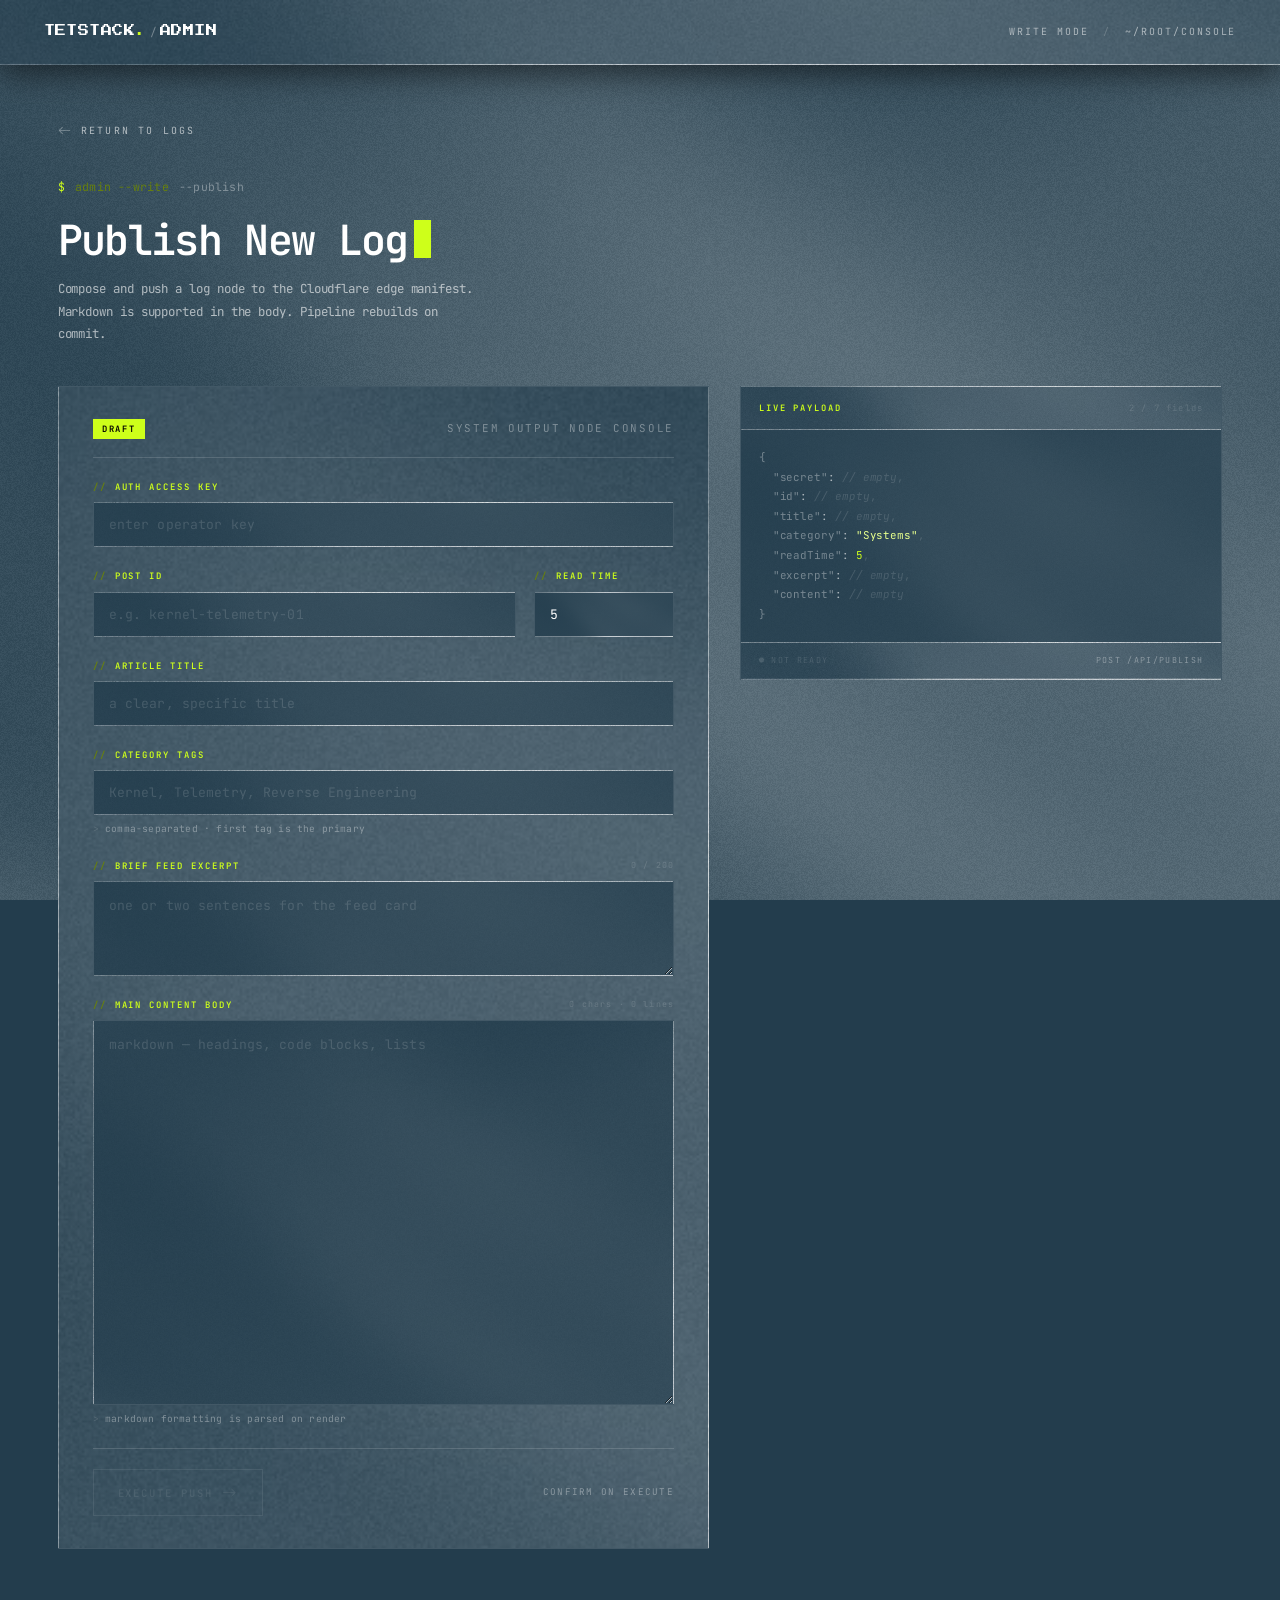
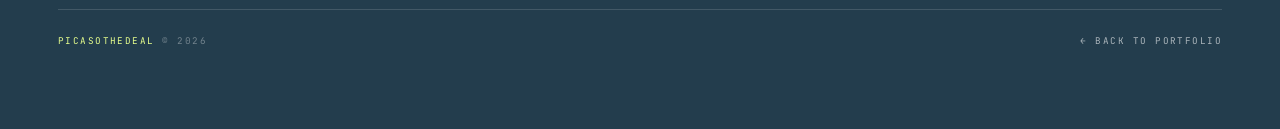
==== commit 58e3eb4d: "Updates: Theme" ====
--- a/admin/index.html
+++ b/admin/index.html
@@ -415,7 +415,6 @@
 .payload-foot .payload-ok{color:var(--lime-cream);}
 .payload-foot .payload-bad{color:var(--fg-ghost);}
 
-/* ── Dune background treatment ─────────────────────────────── */
 .topbar,
 .panel,
 .payload-head,
@@ -605,7 +604,6 @@
 </div>
 
 <script>
-/* ── Dune / sand-grain generator (ported from portfolio) ────── */
 const DUNE_DARK  = { r: 35,  g: 61,  b: 77  };
 const DUNE_LIGHT = { r: 255, g: 255, b: 255 };
 
@@ -692,7 +690,6 @@
   });
 })();
 
-/* ── Console logic ──────────────────────────────────────────── */
 function escapeHtml(s){
   return String(s == null ? '' : s).replace(/[&<>"']/g, c => ({
     '&':'&amp;','<':'&lt;','>':'&gt;','"':'&quot;',"'":'&#39;'
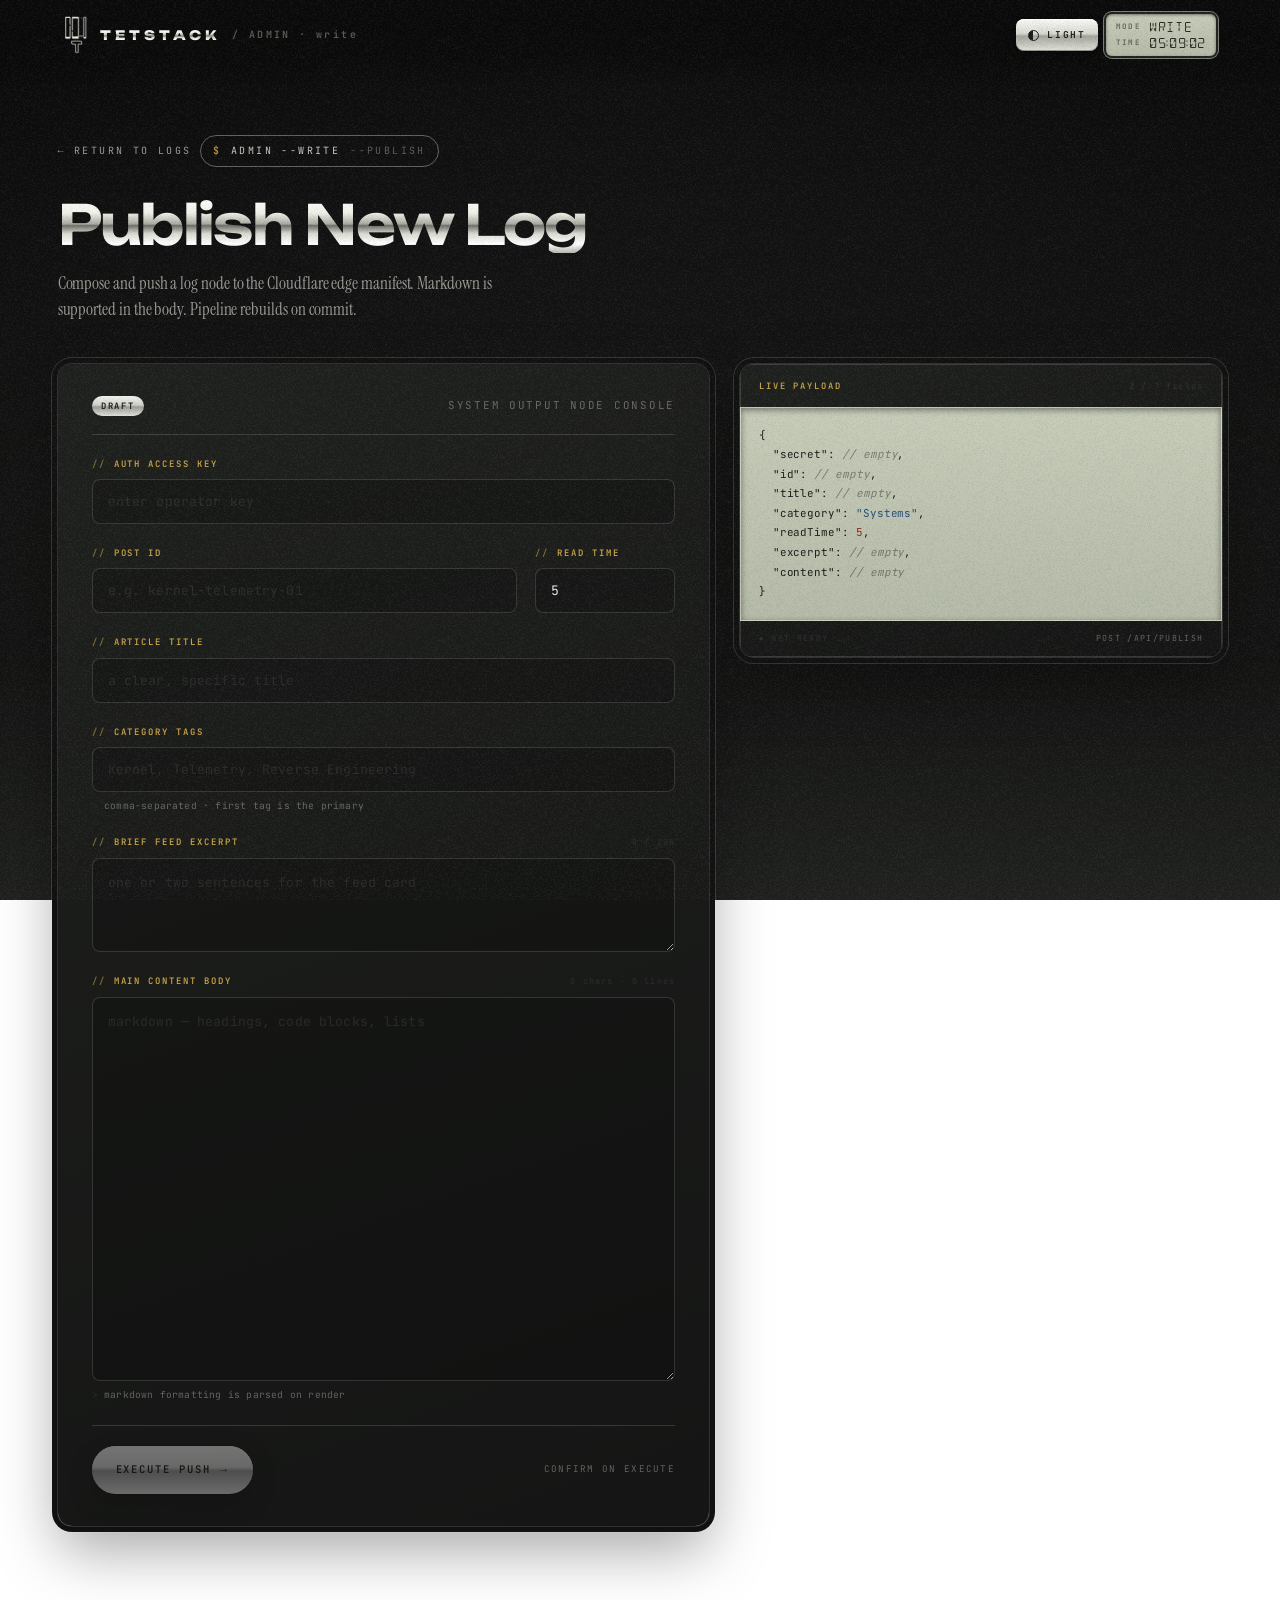
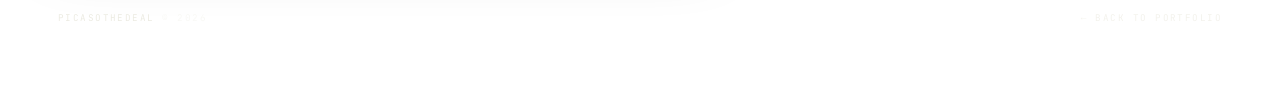
==== commit 9fa590d5: "Updates: New look" ====
--- a/admin/index.html
+++ b/admin/index.html
@@ -2,11 +2,13 @@
 <html lang="en">
 <head>
 <meta charset="UTF-8">
+<meta name="theme-color" content="#0b0c0b">
+<meta name="robots" content="noindex">
 <meta name="viewport" content="width=device-width, initial-scale=1.0">
 <title>Systems Console — Node Writer</title>
-<link rel="stylesheet" href="https://cdn.jsdelivr.net/npm/bootstrap-icons@1.11.3/font/bootstrap-icons.css">
-<link href="https://fonts.googleapis.com/css2?family=Press+Start+2P&display=swap" rel="stylesheet">
-<link href="https://fonts.googleapis.com/css2?family=Instrument+Serif:ital@0;1&family=JetBrains+Mono:wght@300;400;500;600;700&display=swap" rel="stylesheet">
+<script>try{if(localStorage.getItem('tetstack-theme')==='light')document.documentElement.classList.add('light')}catch(e){}</script>
+<link rel="icon" href="/assets/favicon.svg" type="image/svg+xml">
+<link rel="stylesheet" href="/assets/tetstack.css">
 <style>
 :root{
   --white:#ffffff;
@@ -485,24 +487,26 @@
   .btn-note{display:none;}
 }
 </style>
+<link rel="stylesheet" href="/assets/admin-skin.css">
 </head>
 <body>
 
-<canvas id="bg-canvas"></canvas>
-
-<header class="topbar" aria-label="Site header">
-  <a href="/" class="wordmark">TETSTACK<span class="dot">.</span><span class="slash">/</span>ADMIN</a>
-  <span class="top-meta">
-    <span>write mode</span>
-    <span class="sep">/</span>
-    <span>~/root/console</span>
-  </span>
+
+<div id="studio" aria-hidden="true"></div>
+<div id="grain" aria-hidden="true"></div>
+
+<header class="hud">
+  <a class="brand" href="/" aria-label="Engineering logs"><svg class="logo" viewBox="0 0 120 192" fill="none" stroke-linecap="square" aria-hidden="true"><g class="lg-shadow" stroke="#5e625b" fill="none"><path d="M10.5 9 V114.5 H32.5 V9 Z" stroke-width="3" fill="none"/><path d="M44.5 9 V114.5 H74.5 V9 Z" stroke-width="3" fill="none"/><path d="M104.5 9 V114.5 H112.5 V9 Z" stroke-width="2.4" fill="none"/><path d="M42.6 129.2 C55 128.4 76 128.6 90.8 129.6 L91.2 144 C86 143.8 79 143.6 73.2 144.2 L73.6 185.4 C69 185.6 64 185.8 60.4 185.6 L59.8 144.6 C53 144.2 47 144.4 43.2 143.4 Z" stroke-width="3" fill="none"/></g><g class="lg-ink" stroke="#ecebe2" fill="none"><path d="M30 40 V6 H8 V112 H30 V54" stroke-width="3.2"/><rect x="8" y="105" width="22" height="7" stroke="none" fill="#ecebe2"/><rect x="8" y="6" width="22" height="4" stroke="none" fill="#ecebe2"/><path d="M42 70 V6 H72 V112 H42 V82" stroke-width="3.2"/><rect x="42" y="6" width="30" height="6.5" stroke="none" fill="#ecebe2"/><rect x="42" y="103" width="30" height="9" stroke="none" fill="#ecebe2"/><path d="M102 6 H110 V112 H102 Z" stroke-width="2.6"/><rect x="102" y="106" width="8" height="6" stroke="none" fill="#ecebe2"/><path d="M40.2 126.6 C53 125.6 74 125.9 88.4 127 L88.8 141.4 C83.6 141.1 76.6 140.9 70.8 141.6 L71.2 182.8 C66.6 183 61.6 183.2 58 183 L57.4 142 C50.6 141.6 44.6 141.8 40.8 140.8 Z" stroke-width="2.6" fill="none"/></g><g class="lg-ghost" stroke="#b5bba8" fill="none" opacity=".42"><path d="M34.5 10 H37.5 V107 H34.5 Z" stroke-width="1.4" fill="none"/><path d="M77 10 H97 V106 H77 Z" stroke-width="2.6" fill="none"/><rect x="77" y="96" width="20" height="10" stroke="none" fill="#b5bba8"/></g></svg><span class="chrome-t">TETSTACK</span><span class="brand-sub">/ ADMIN · write</span></a>
+  <div class="hud-r">
+    <button class="key theme-key" type="button" id="theme-toggle" aria-pressed="false" aria-label="Switch to light theme"><span class="tk-ico" aria-hidden="true"></span><span class="tk-lbl" id="theme-lbl">LIGHT</span></button>
+    <div class="lcd-mini" aria-hidden="true"><span class="lcd-lbl">MODE</span><span class="seg">WRITE</span><span class="lcd-lbl">TIME</span><span class="seg" id="hud-clock">00:00:00</span></div>
+  </div>
 </header>
 
 <div class="page-wrapper">
 
   <a href="/" class="back-link">
-    <i class="bi bi-arrow-left"></i>
+    <span>←</span>
     return to logs
   </a>
 
@@ -572,7 +576,7 @@
 
       <div class="actions">
         <button type="submit" id="publish-btn" class="btn btn-primary" disabled>
-          Execute Push <i class="bi bi-arrow-right"></i>
+          Execute Push <span>→</span>
         </button>
         <span class="btn-note">confirm on execute</span>
       </div>
@@ -599,96 +603,12 @@
 
   <footer class="page-footer">
     <span><span class="brand-mark">PicasoTheDeal</span> © 2026</span>
-    <span><a href="https://isitreallyme.pages.dev">← back to portfolio</a></span>
+    <span><a href="https://tetstack.dev">← back to portfolio</a></span>
   </footer>
 </div>
 
+<script src="/assets/tetstack.js"></script>
 <script>
-const DUNE_DARK  = { r: 35,  g: 61,  b: 77  };
-const DUNE_LIGHT = { r: 255, g: 255, b: 255 };
-
-function duneElevation(px, py) {
-  const warpX = Math.sin(py * 3.8 + 0.4) * 0.18 + Math.cos(py * 7.5) * 0.05;
-  const warpY = Math.cos(px * 3.2 + 1.1) * 0.15 + Math.sin(px * 6.2) * 0.04;
-  const nx = px + warpX;
-  const ny = py + warpY;
-
-  const ridge1 = Math.sin(nx * 3.4 - ny * 2.6);
-  const ridge2 = Math.cos(nx * 5.8 + ny * 4.5 + ridge1 * 1.4);
-  const ripple = Math.sin(nx * 12.0 - ny * 8.0) * 0.15;
-
-  const baseElevation = (ridge1 * 0.55 + ridge2 * 0.3 + ripple + 1) / 2;
-  const sharpCrest = Math.pow(Math.max(0, Math.min(1, baseElevation)), 1.35);
-  const diagonalSweep = px * 0.4 + py * 0.6;
-
-  return Math.max(0, Math.min(1, sharpCrest * 0.55 + diagonalSweep * 0.45));
-}
-
-function paintDune(ctx, w, h, grain){
-  const imgData = ctx.createImageData(w, h);
-  const data = imgData.data;
-  let i = 0;
-  for (let y = 0; y < h; y++){
-    const py = y / h;
-    for (let x = 0; x < w; x++){
-      const px = x / w;
-      const t = duneElevation(px, py);
-      const r = DUNE_DARK.r + t * (DUNE_LIGHT.r - DUNE_DARK.r);
-      const g = DUNE_DARK.g + t * (DUNE_LIGHT.g - DUNE_DARK.g);
-      const b = DUNE_DARK.b + t * (DUNE_LIGHT.b - DUNE_DARK.b);
-      const crestGrit = 1.0 + Math.sin(t * Math.PI) * 0.5;
-      const noise = (Math.random() - 0.5) * grain * crestGrit;
-      data[i]     = Math.min(255, Math.max(0, r + noise));
-      data[i + 1] = Math.min(255, Math.max(0, g + noise));
-      data[i + 2] = Math.min(255, Math.max(0, b + noise));
-      data[i + 3] = 255;
-      i += 4;
-    }
-  }
-  ctx.putImageData(imgData, 0, 0);
-}
-
-function generateDuneDataUrl(){
-  const w = 800, h = 500;
-  const c = document.createElement('canvas');
-  c.width = w; c.height = h;
-  const ctx = c.getContext('2d');
-  paintDune(ctx, w, h, 26);
-  return c.toDataURL('image/jpeg', 0.82);
-}
-
-(function applyDuneBackground(){
-  try {
-    const url = generateDuneDataUrl();
-    document.documentElement.style.setProperty('--dune-bg', 'url("' + url + '")');
-  } catch (e) {
-    console.warn('[tetstack] dune tile failed', e);
-  }
-})();
-
-(function initBackground(){
-  const canvas = document.getElementById('bg-canvas');
-  if (!canvas) return;
-  const ctx = canvas.getContext('2d');
-
-  function resize(){
-    const dpr = Math.min(window.devicePixelRatio || 1, 1.5);
-    const w = window.innerWidth;
-    const h = window.innerHeight;
-    canvas.width  = Math.floor(w * dpr);
-    canvas.height = Math.floor(h * dpr);
-    canvas.style.width  = w + 'px';
-    canvas.style.height = h + 'px';
-    paintDune(ctx, canvas.width, canvas.height, 26);
-  }
-
-  resize();
-  let resizeTimer;
-  window.addEventListener('resize', () => {
-    clearTimeout(resizeTimer);
-    resizeTimer = setTimeout(resize, 140);
-  });
-})();
 
 function escapeHtml(s){
   return String(s == null ? '' : s).replace(/[&<>"']/g, c => ({
--- a/assets/tetstack.css
+++ b/assets/tetstack.css
@@ -0,0 +1,121 @@
+@font-face{font-family:'Unbounded';font-weight:600;font-display:swap;src:url(/assets/fonts/unbounded-latin-600-normal.woff2) format('woff2')}
+@font-face{font-family:'Unbounded';font-weight:800;font-display:swap;src:url(/assets/fonts/unbounded-latin-800-normal.woff2) format('woff2')}
+@font-face{font-family:'Instrument Serif';font-style:italic;font-weight:400;font-display:swap;src:url(/assets/fonts/instrument-serif-latin-400-italic.woff2) format('woff2')}
+@font-face{font-family:'Instrument Serif';font-style:normal;font-weight:400;font-display:swap;src:url(/assets/fonts/instrument-serif-latin-400-normal.woff2) format('woff2')}
+@font-face{font-family:'JetBrains Mono';font-weight:400;font-display:swap;src:url(/assets/fonts/jetbrains-mono-latin-400-normal.woff2) format('woff2')}
+@font-face{font-family:'JetBrains Mono';font-weight:600;font-display:swap;src:url(/assets/fonts/jetbrains-mono-latin-600-normal.woff2) format('woff2')}
+@font-face{font-family:'DSEG14';font-weight:400;font-display:block;src:url(/assets/fonts/DSEG14Classic-Regular.woff2) format('woff2')}
+
+:root{
+  --g0:#0a0b0a;--g1:#121312;--g2:#1b1c1b;--g3:#262825;--g4:#3d403c;--g5:#5e625b;
+  --silver:#ecebe2;--silver2:#c9cac1;--dim:rgba(236,235,226,.64);--faint:rgba(236,235,226,.36);--ghost:rgba(236,235,226,.1);
+  --line:rgba(236,235,226,.12);--line-hi:rgba(236,235,226,.3);
+  --lcd:#b5bba8;--lcd-hi:#c6ccb8;--seg:#1c211b;--seg-off:rgba(28,33,27,.085);
+  --gold:#c7a346;--red:#b8362c;--blue:#4170a0;
+  --plate-a:#1f211e;--plate-b:#141514;--plate-ring:rgba(236,235,226,.14);--plate-gap:#101110;
+  --chrome:linear-gradient(180deg,#ffffff 0%,#f1f0e8 30%,#a9aaa2 49%,#6d6f69 52%,#d9d9d0 66%,#ffffff 84%,#b4b5ad 100%);
+  --steel:linear-gradient(180deg,#f4f4ee 0%,#cfd0c8 45%,#9a9c95 55%,#e0e1da 100%);
+  --f-d:'Unbounded','Arial Black',sans-serif;
+  --f-s:'Instrument Serif',Georgia,serif;
+  --f-m:'JetBrains Mono',ui-monospace,monospace;
+  --f-seg:'DSEG14','JetBrains Mono',monospace;
+  --ease:cubic-bezier(.22,1,.36,1);
+  --gut:clamp(18px,5vw,90px);
+}
+html.light{--silver:#191a18;--silver2:#3b3d38;--dim:rgba(25,26,24,.72);--faint:rgba(25,26,24,.48);--ghost:rgba(25,26,24,.14);--line:rgba(25,26,24,.14);--line-hi:rgba(25,26,24,.32);--g0:#e4e4dc;
+  --plate-a:#f6f6f0;--plate-b:#e2e3db;--plate-ring:rgba(25,26,24,.22);--plate-gap:#d6d7cf;
+  --chrome:linear-gradient(180deg,#62645e 0%,#2c2d2a 36%,#0c0d0c 50%,#3a3c37 64%,#70726b 84%,#242522 100%);color-scheme:light}
+
+*,*::before,*::after{box-sizing:border-box;margin:0;padding:0}
+html{background:var(--g0);color:var(--silver);-webkit-font-smoothing:antialiased;-moz-osx-font-smoothing:grayscale;overflow-x:clip}
+body{font-family:var(--f-m);font-size:14px;line-height:1.65;overflow-x:clip;min-height:100vh;-webkit-tap-highlight-color:transparent}
+a{color:inherit;text-decoration:none}
+button{font:inherit;color:inherit;background:none;border:0;cursor:pointer}
+::selection{background:var(--silver);color:var(--g0)}
+:focus-visible{outline:1px solid var(--silver);outline-offset:3px}
+.sr{position:absolute!important;width:1px;height:1px;overflow:hidden;clip:rect(0 0 0 0);white-space:nowrap}
+.ink-red{color:var(--red)}.ink-gold{color:var(--gold)}.ink-blue{color:var(--blue)}
+.chrome-t{background:var(--chrome);-webkit-background-clip:text;background-clip:text;color:transparent}
+
+#studio{position:fixed;inset:0;z-index:-1;background:radial-gradient(120% 70% at 50% 8%,rgba(0,0,0,0) 0%,rgba(0,0,0,.55) 100%),linear-gradient(180deg,#0b0c0b 0%,#171817 34%,#2b2d2a 72%,#464a45 100%)}
+html.light #studio{background:radial-gradient(120% 70% at 50% 6%,rgba(255,255,255,.7),rgba(255,255,255,0) 70%),linear-gradient(180deg,#f2f2ec 0%,#dfe0d8 45%,#c4c6be 100%)}
+#grain{position:fixed;inset:0;z-index:90;pointer-events:none;opacity:.15;background-repeat:repeat;background-size:200px 200px}
+html.light #grain{opacity:.08}
+
+.hud{position:fixed;top:0;left:0;right:0;z-index:80;display:flex;align-items:center;justify-content:space-between;gap:20px;padding:14px var(--gut) 26px;pointer-events:none;
+  background:linear-gradient(180deg,rgba(10,11,10,.96) 0%,rgba(10,11,10,.9) 55%,rgba(10,11,10,0) 100%)}
+html.light .hud{background:linear-gradient(180deg,rgba(236,236,229,.97) 0%,rgba(236,236,229,.9) 55%,rgba(236,236,229,0) 100%)}
+.hud > *{pointer-events:auto}
+.brand{display:flex;align-items:center;gap:12px;font:800 13px/1 var(--f-d);letter-spacing:.32em;white-space:nowrap}
+.brand-sub{font:600 10px/1 var(--f-m);letter-spacing:.24em;color:var(--faint)}
+.logo{display:block;height:38px;width:auto;flex:none;overflow:visible}
+.logo-lg{height:110px}
+.brand:hover .logo .lg-ghost{opacity:.8;transition:opacity .3s}
+html.light .logo .lg-ink{stroke:#191a18}
+html.light .logo .lg-ink rect{fill:#191a18}
+html.light .logo .lg-shadow{stroke:#a3a69e}
+html.light .logo .lg-ghost{stroke:#6f7867}
+html.light .logo .lg-ghost rect{fill:#6f7867}
+.rail{display:flex;gap:4px;padding:4px;border-radius:999px;border:1px solid var(--line);background:rgba(10,11,10,.7)}
+html.light .rail{background:rgba(255,255,255,.6)}
+.rail a{display:flex;gap:7px;align-items:baseline;padding:6px 12px;border-radius:999px;font-size:10px;letter-spacing:.16em;text-transform:uppercase;color:var(--faint);transition:color .3s,background .3s;white-space:nowrap}
+.rail a b{font-weight:600;font-size:9px;color:var(--ghost)}
+.rail a:hover{color:var(--silver)}
+.rail a.on{background:var(--steel);color:#151614}
+.rail a.on b{color:#4b4e48}
+.hud-r{display:flex;align-items:center;gap:8px}
+.lcd-mini{display:grid;grid-template-columns:auto auto;align-items:center;gap:0 8px;padding:5px 10px;border-radius:6px;background:linear-gradient(180deg,var(--lcd-hi),var(--lcd));box-shadow:inset 0 1px 3px rgba(0,0,0,.45),0 0 0 2px #202220,0 0 0 3px #7c7f78}
+.lcd-mini .seg{font-size:10px}
+.lcd-lbl{font:600 7.5px/1 var(--f-m);letter-spacing:.18em;color:rgba(28,33,27,.6);text-transform:uppercase}
+.seg{font-family:var(--f-seg);color:var(--seg);letter-spacing:.06em;font-weight:400}
+
+.key{display:inline-flex;align-items:center;justify-content:center;gap:10px;height:34px;padding:0 14px;border-radius:8px;font:600 10px/1 var(--f-m);letter-spacing:.2em;color:#1b1c1a;text-transform:uppercase;white-space:nowrap;
+  background:linear-gradient(180deg,#fbfbf6 0%,#d6d7cf 46%,#a3a59d 54%,#e1e2da 100%);box-shadow:inset 0 1px 0 #fff,inset 0 -1px 0 rgba(0,0,0,.35),0 2px 6px rgba(0,0,0,.5);transition:transform .15s,filter .2s}
+.key:hover{filter:brightness(1.07)}
+.key:active{transform:translateY(1px);box-shadow:inset 0 1px 3px rgba(0,0,0,.4)}
+.key:disabled{opacity:.45;cursor:not-allowed;filter:grayscale(1)}
+.key .ink-gold{color:#7d5f14}.key .ink-blue{color:#244f7c}.key .ink-red{color:#8f2219}
+.key-dark{background:linear-gradient(180deg,#3a3c38,#1d1e1c);color:#ecebe2;box-shadow:inset 0 1px 0 rgba(255,255,255,.18),0 2px 6px rgba(0,0,0,.5)}
+.theme-key{height:32px;padding:0 12px;gap:8px;font-size:9.5px;letter-spacing:.18em}
+.tk-ico{width:11px;height:11px;border-radius:50%;border:1.5px solid currentColor;background:linear-gradient(90deg,currentColor 50%,transparent 50%);flex:none;transition:transform .5s var(--ease)}
+html.light .tk-ico{transform:rotate(180deg)}
+.btn-chrome{display:inline-flex;align-items:center;gap:14px;height:50px;padding:0 24px;border-radius:999px;font:600 11px/1 var(--f-m);letter-spacing:.26em;color:#161715;text-transform:uppercase;
+  background:linear-gradient(180deg,#ffffff 0%,#e3e3db 44%,#9fa199 52%,#ecece5 100%);box-shadow:inset 0 1px 0 #fff,0 0 0 1px rgba(0,0,0,.4),0 10px 30px rgba(0,0,0,.45),0 0 40px rgba(247,245,234,.12);transition:transform .3s var(--ease),filter .2s}
+.btn-chrome:hover:not(:disabled){transform:translateY(-2px)}
+.btn-chrome:disabled{opacity:.4;cursor:not-allowed;filter:grayscale(1)}
+.btn-chrome span{font-size:15px}
+
+.wrap{max-width:1320px;margin:0 auto;padding:0 var(--gut)}
+.tag{display:inline-flex;align-items:center;gap:10px;font:600 10px/1 var(--f-m);letter-spacing:.3em;color:var(--silver2);padding:7px 11px;border:1px solid var(--line-hi);border-radius:999px;margin-bottom:22px;text-transform:uppercase}
+.eyebrow{display:block;font:600 10px/1 var(--f-m);letter-spacing:.3em;color:var(--faint);text-transform:uppercase;margin-bottom:18px}
+.h2{font:600 clamp(32px,4.3vw,70px)/1.02 var(--f-d);letter-spacing:-.03em;margin-bottom:22px;background:var(--chrome);-webkit-background-clip:text;background-clip:text;color:transparent;filter:drop-shadow(0 0 22px rgba(247,245,234,.16))}
+html.light .h2{filter:none}
+.h2 em{font:italic 400 1.12em/1 var(--f-s);letter-spacing:-.01em;-webkit-text-fill-color:var(--silver2)}
+.lede{font:400 clamp(17px,1.35vw,21px)/1.5 var(--f-s);color:var(--dim);max-width:56ch}
+.lede b{font-weight:400;color:var(--silver)}
+
+.plate{position:relative;border-radius:14px;background:linear-gradient(160deg,var(--plate-a) 0%,var(--plate-b) 100%);box-shadow:0 0 0 1px var(--plate-ring),0 0 0 6px var(--plate-gap),0 0 0 7px var(--line),0 24px 60px rgba(0,0,0,.4)}
+html.light .plate{box-shadow:0 0 0 1px var(--plate-ring),0 0 0 6px var(--plate-gap),0 0 0 7px var(--line),0 20px 44px rgba(0,0,0,.16)}
+.lcd-panel{border-radius:12px;background:linear-gradient(180deg,var(--lcd-hi),var(--lcd));color:var(--seg);box-shadow:inset 0 2px 6px rgba(0,0,0,.45),0 0 0 3px #1d1f1c,0 0 0 4px #7f827b}
+.lcd-head{display:flex;justify-content:space-between;gap:10px;padding:12px 16px;border-bottom:1px solid rgba(28,33,27,.2);font:600 9.5px/1 var(--f-m);letter-spacing:.2em;text-transform:uppercase;color:rgba(28,33,27,.7)}
+
+.site-foot{padding:70px 0 40px;display:flex;flex-direction:column;align-items:center;gap:26px}
+.foot{display:flex;gap:24px;justify-content:center;flex-wrap:wrap;font-size:10px;letter-spacing:.24em;color:var(--faint);text-transform:uppercase}
+.foot a{color:var(--dim);border-bottom:1px solid var(--line-hi)}
+.foot a:hover{color:var(--silver)}
+
+html.js .rv{opacity:0;transform:translateY(18px);transition:opacity .8s var(--ease),transform .8s var(--ease)}
+html.js .rv.in{opacity:1;transform:none}
+
+@media (max-width:980px){.rail{display:none}}
+@media (max-width:640px){
+  .hud{padding:12px 16px 22px}
+  .brand{font-size:11px;letter-spacing:.24em;gap:10px}
+  .brand-sub{display:none}
+  .logo{height:32px}
+  .tk-lbl{display:none}
+  .theme-key{width:34px;padding:0}
+  .lcd-mini{grid-template-columns:auto;gap:2px}
+  .lcd-mini .lcd-lbl:first-child,.lcd-mini .seg:nth-child(2){display:none}
+}
+@media (prefers-reduced-motion:reduce){*,*::before,*::after{animation-duration:.01ms!important;transition-duration:.01ms!important}}
--- a/assets/admin-skin.css
+++ b/assets/admin-skin.css
@@ -0,0 +1,31 @@
+:root,html.light{--white:var(--silver);--fg:var(--silver);--fg-dim:var(--dim);--fg-faint:var(--faint);--fg-ghost:var(--ghost);--chartreuse:var(--gold);--lime-cream:var(--silver2);--forest-moss:rgba(199,163,70,.6);--black:#151614;--bg:var(--g0);--font-mono:var(--f-m);--font-serif:var(--f-s);--font-pixel:var(--f-d);--dune-bg:none}
+html,body{background:transparent}
+body{color:var(--silver)}
+.page-wrapper{position:relative;z-index:1;padding-top:clamp(110px,15vh,150px)!important}
+.console-prompt{font-size:10px;letter-spacing:.24em;text-transform:uppercase;display:inline-flex;padding:7px 12px;border:1px solid var(--line-hi);border-radius:999px;color:var(--silver2)}
+.console-title{font:600 clamp(32px,4.3vw,64px)/1.04 var(--f-d)!important;letter-spacing:-.03em!important;background:var(--chrome);-webkit-background-clip:text;background-clip:text;color:transparent!important;margin-bottom:18px!important}
+.console-title .caret{display:none}
+.console-sub{font:400 clamp(17px,1.35vw,20px)/1.5 var(--f-s)!important;color:var(--dim)!important}
+.panel,.payload-panel{border:0!important;border-radius:14px;background:linear-gradient(160deg,var(--plate-a),var(--plate-b))!important;box-shadow:0 0 0 1px var(--plate-ring),0 0 0 6px var(--plate-gap),0 0 0 7px var(--line),0 24px 60px rgba(0,0,0,.35)}
+.payload-panel{overflow:hidden}
+.payload-head,.payload-foot{background:transparent!important}
+.payload-body{background:linear-gradient(180deg,var(--lcd-hi),var(--lcd))!important;color:var(--seg);box-shadow:inset 0 2px 6px rgba(0,0,0,.45)}
+.payload-code,.payload-code .pk,.payload-code .pv-brace,.payload-code .pv-comma{color:var(--seg)!important}
+.payload-code .pv-string{color:#244f7c!important}
+.payload-code .pv-number{color:#8f2219!important}
+.payload-code .pv-empty{color:rgba(28,33,27,.45)!important}
+.panel-badge{background:var(--steel)!important;color:#151614!important;border-radius:999px}
+input[type="password"],input[type="text"],input[type="number"],textarea{background:rgba(0,0,0,.18)!important;border-radius:8px;border-color:var(--line)!important;color:var(--silver)!important}
+html.light input[type="password"],html.light input[type="text"],html.light input[type="number"],html.light textarea{background:rgba(255,255,255,.6)!important}
+input:focus,textarea:focus{border-color:var(--gold)!important;box-shadow:0 0 0 3px rgba(199,163,70,.15)!important}
+.btn{border-radius:999px!important;height:48px;padding:0 24px!important}
+.btn-primary,.btn-danger{background:linear-gradient(180deg,#ffffff 0%,#e3e3db 44%,#9fa199 52%,#ecece5 100%)!important;color:#161715!important;border:0!important;box-shadow:inset 0 1px 0 #fff,0 0 0 1px rgba(0,0,0,.4),0 10px 30px rgba(0,0,0,.35)}
+.btn-danger{color:#8f2219!important}
+.btn-primary:hover:not(:disabled),.btn-danger:hover:not(:disabled){transform:translateY(-2px)}
+.btn-primary:disabled,.btn-danger:disabled{opacity:.4!important;filter:grayscale(1)}
+.status,.status.visible{background:var(--ghost)!important;border-radius:10px}
+.status.status-err{background:rgba(184,54,44,.14)!important;color:var(--red)!important;border-color:var(--red)!important}
+.back-link{font-size:10px!important;letter-spacing:.24em!important;text-transform:uppercase}
+.page-footer{border-top:1px solid var(--line)}
+.page-footer .brand-mark{color:var(--silver)!important}
+.hazard{border-radius:8px}
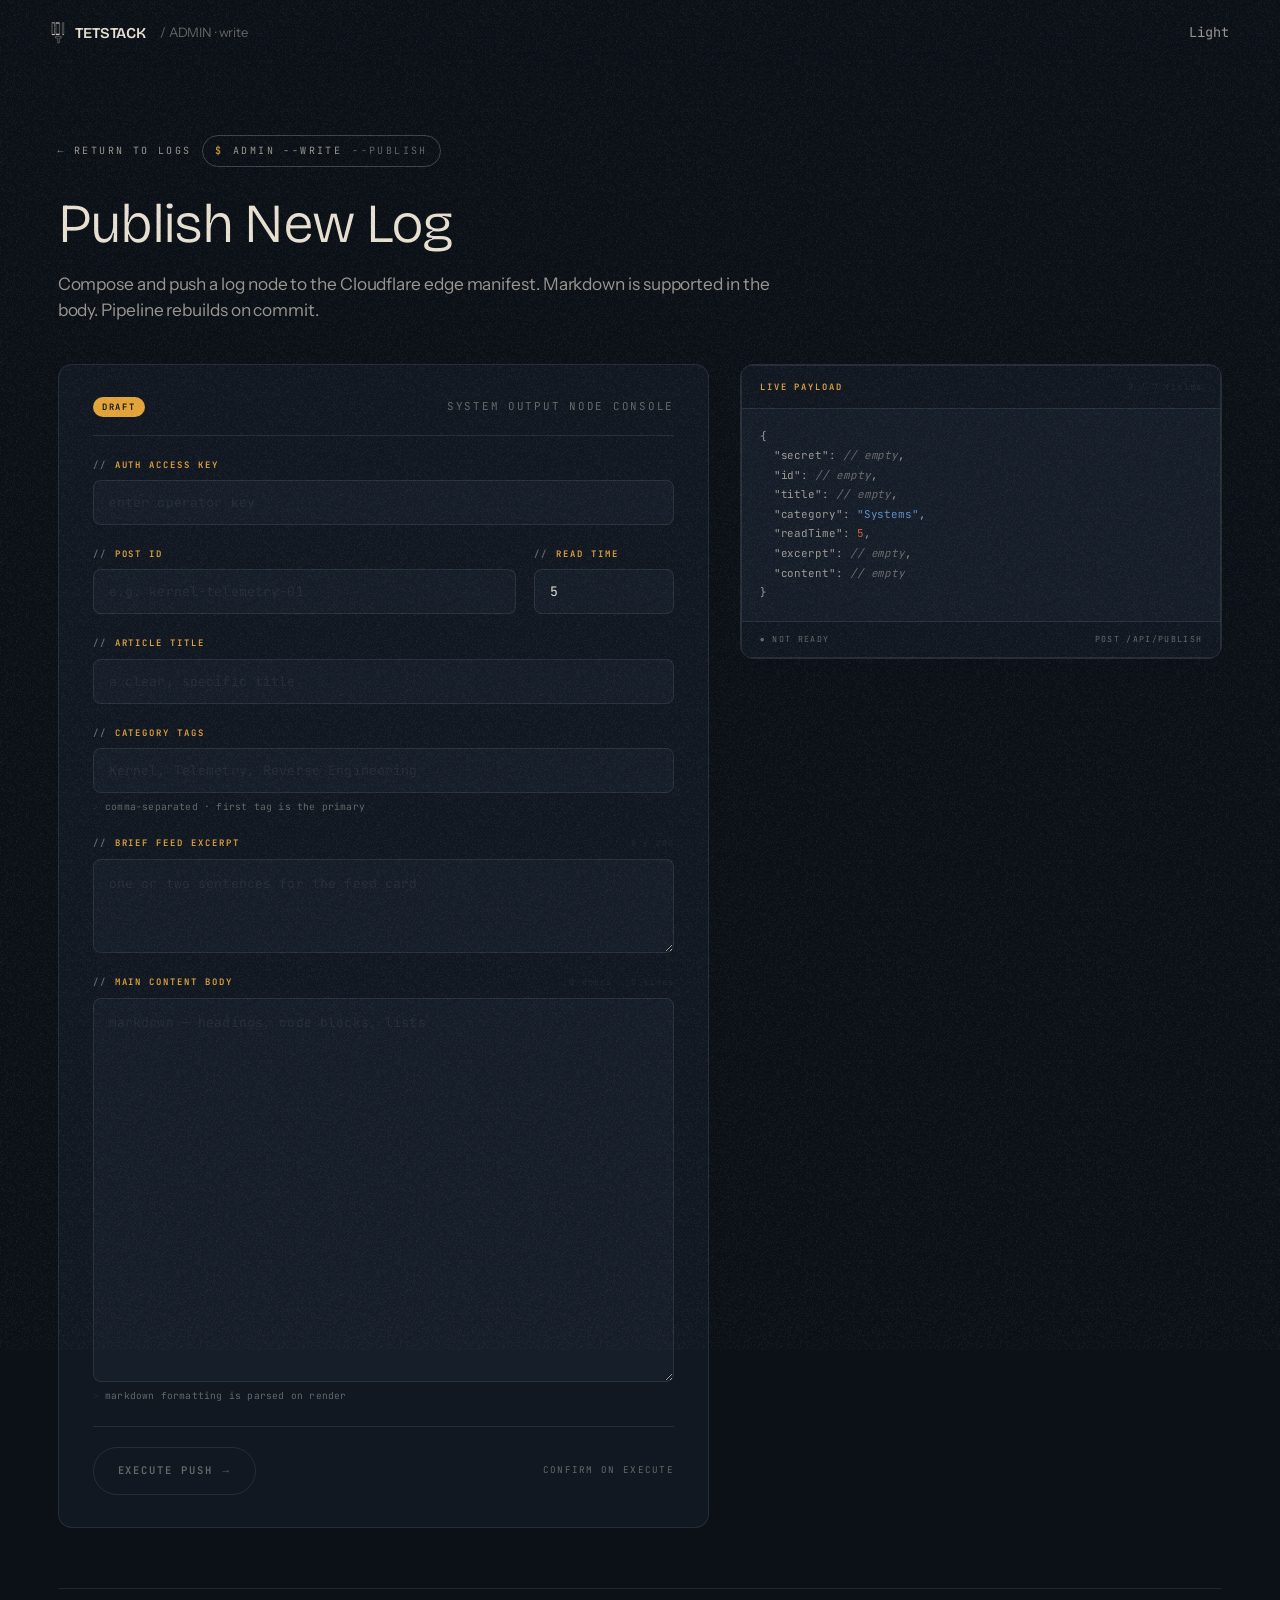
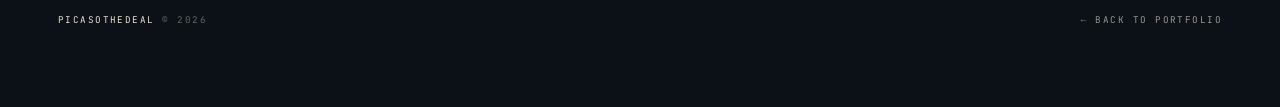
==== commit 6a532fea: "UI/UX fix" ====
--- a/admin/index.html
+++ b/admin/index.html
@@ -2,7 +2,7 @@
 <html lang="en">
 <head>
 <meta charset="UTF-8">
-<meta name="theme-color" content="#0b0c0b">
+<meta name="theme-color" content="#0c1118">
 <meta name="robots" content="noindex">
 <meta name="viewport" content="width=device-width, initial-scale=1.0">
 <title>Systems Console — Node Writer</title>
--- a/assets/tetstack.css
+++ b/assets/tetstack.css
@@ -1,121 +1,110 @@
-@font-face{font-family:'Unbounded';font-weight:600;font-display:swap;src:url(/assets/fonts/unbounded-latin-600-normal.woff2) format('woff2')}
-@font-face{font-family:'Unbounded';font-weight:800;font-display:swap;src:url(/assets/fonts/unbounded-latin-800-normal.woff2) format('woff2')}
-@font-face{font-family:'Instrument Serif';font-style:italic;font-weight:400;font-display:swap;src:url(/assets/fonts/instrument-serif-latin-400-italic.woff2) format('woff2')}
-@font-face{font-family:'Instrument Serif';font-style:normal;font-weight:400;font-display:swap;src:url(/assets/fonts/instrument-serif-latin-400-normal.woff2) format('woff2')}
+@font-face{font-family:'Bricolage';font-weight:200 800;font-display:swap;src:url(/assets/fonts/bricolage-grotesque-latin-wght-normal.woff2) format('woff2-variations'),url(/assets/fonts/bricolage-grotesque-latin-wght-normal.woff2) format('woff2')}
+@font-face{font-family:'Instrument Sans';font-weight:400;font-display:swap;src:url(/assets/fonts/instrument-sans-latin-400-normal.woff2) format('woff2')}
+@font-face{font-family:'Instrument Sans';font-weight:500;font-display:swap;src:url(/assets/fonts/instrument-sans-latin-500-normal.woff2) format('woff2')}
+@font-face{font-family:'Instrument Sans';font-weight:600;font-display:swap;src:url(/assets/fonts/instrument-sans-latin-600-normal.woff2) format('woff2')}
 @font-face{font-family:'JetBrains Mono';font-weight:400;font-display:swap;src:url(/assets/fonts/jetbrains-mono-latin-400-normal.woff2) format('woff2')}
 @font-face{font-family:'JetBrains Mono';font-weight:600;font-display:swap;src:url(/assets/fonts/jetbrains-mono-latin-600-normal.woff2) format('woff2')}
-@font-face{font-family:'DSEG14';font-weight:400;font-display:block;src:url(/assets/fonts/DSEG14Classic-Regular.woff2) format('woff2')}
 
 :root{
-  --g0:#0a0b0a;--g1:#121312;--g2:#1b1c1b;--g3:#262825;--g4:#3d403c;--g5:#5e625b;
-  --silver:#ecebe2;--silver2:#c9cac1;--dim:rgba(236,235,226,.64);--faint:rgba(236,235,226,.36);--ghost:rgba(236,235,226,.1);
-  --line:rgba(236,235,226,.12);--line-hi:rgba(236,235,226,.3);
-  --lcd:#b5bba8;--lcd-hi:#c6ccb8;--seg:#1c211b;--seg-off:rgba(28,33,27,.085);
-  --gold:#c7a346;--red:#b8362c;--blue:#4170a0;
-  --plate-a:#1f211e;--plate-b:#141514;--plate-ring:rgba(236,235,226,.14);--plate-gap:#101110;
-  --chrome:linear-gradient(180deg,#ffffff 0%,#f1f0e8 30%,#a9aaa2 49%,#6d6f69 52%,#d9d9d0 66%,#ffffff 84%,#b4b5ad 100%);
-  --steel:linear-gradient(180deg,#f4f4ee 0%,#cfd0c8 45%,#9a9c95 55%,#e0e1da 100%);
-  --f-d:'Unbounded','Arial Black',sans-serif;
-  --f-s:'Instrument Serif',Georgia,serif;
-  --f-m:'JetBrains Mono',ui-monospace,monospace;
-  --f-seg:'DSEG14','JetBrains Mono',monospace;
-  --ease:cubic-bezier(.22,1,.36,1);
-  --gut:clamp(18px,5vw,90px);
+  --bg:#0c1118;
+  --bg-2:#111822;
+  --fg:#e9e2d3;
+  --fg-2:rgba(233,226,211,.64);
+  --fg-3:rgba(233,226,211,.4);
+  --line:rgba(233,226,211,.1);
+  --line-2:rgba(233,226,211,.24);
+  --acc:#e4a53a;
+  --img-bg:#161e29;
+  --sans:'Instrument Sans',ui-sans-serif,system-ui,sans-serif;
+  --serif:'Bricolage',ui-sans-serif,system-ui,sans-serif;
+  --mono:'JetBrains Mono',ui-monospace,SFMono-Regular,Menlo,Consolas,monospace;
+  --ease:cubic-bezier(.2,.7,.2,1);
+  --wrap:1240px;
+  --gut:clamp(20px,4vw,56px);
+
+  --g0:var(--bg);--g1:var(--bg-2);--g2:#18212d;--g3:#222d3b;--g4:#3a4656;--g5:#5b6878;
+  --silver:var(--fg);--silver2:var(--fg-2);--dim:var(--fg-2);--faint:var(--fg-3);--ghost:rgba(233,226,211,.08);
+  --line-hi:var(--line-2);
+  --lcd:var(--img-bg);--lcd-hi:var(--bg-2);--seg:var(--fg);--seg-off:rgba(233,226,211,.08);
+  --gold:var(--acc);--red:#d2603a;--blue:#5f8fc9;
+  --plate-a:var(--bg-2);--plate-b:var(--img-bg);--plate-ring:var(--line);--plate-gap:var(--bg);
+  --chrome:var(--fg);--steel:var(--acc);
+  --f-d:var(--serif);--f-s:var(--sans);--f-m:var(--mono);--f-seg:var(--mono);
 }
-html.light{--silver:#191a18;--silver2:#3b3d38;--dim:rgba(25,26,24,.72);--faint:rgba(25,26,24,.48);--ghost:rgba(25,26,24,.14);--line:rgba(25,26,24,.14);--line-hi:rgba(25,26,24,.32);--g0:#e4e4dc;
-  --plate-a:#f6f6f0;--plate-b:#e2e3db;--plate-ring:rgba(25,26,24,.22);--plate-gap:#d6d7cf;
-  --chrome:linear-gradient(180deg,#62645e 0%,#2c2d2a 36%,#0c0d0c 50%,#3a3c37 64%,#70726b 84%,#242522 100%);color-scheme:light}
+html.light{
+  --bg:#ebe3d2;
+  --bg-2:#e1d8c5;
+  --fg:#121a26;
+  --fg-2:rgba(18,26,38,.66);
+  --fg-3:rgba(18,26,38,.42);
+  --line:rgba(18,26,38,.12);
+  --line-2:rgba(18,26,38,.26);
+  --acc:#b5491b;
+  --img-bg:#d6ccb7;
+  --g2:#d2c8b3;--g3:#c6bba5;--g4:#9b927f;--g5:#6f685a;
+  --ghost:rgba(18,26,38,.08);--seg-off:rgba(18,26,38,.08);
+  --red:#b5491b;--blue:#2f5f9e;
+  color-scheme:light;
+}
 
 *,*::before,*::after{box-sizing:border-box;margin:0;padding:0}
-html{background:var(--g0);color:var(--silver);-webkit-font-smoothing:antialiased;-moz-osx-font-smoothing:grayscale;overflow-x:clip}
-body{font-family:var(--f-m);font-size:14px;line-height:1.65;overflow-x:clip;min-height:100vh;-webkit-tap-highlight-color:transparent}
+html{scroll-behavior:smooth;-webkit-text-size-adjust:100%;background:var(--bg)}
+@media (prefers-reduced-motion:reduce){html{scroll-behavior:auto}}
+body{background:var(--bg);color:var(--fg);font-family:var(--sans);font-size:16px;font-weight:400;line-height:1.55;-webkit-font-smoothing:antialiased;-moz-osx-font-smoothing:grayscale;overflow-x:hidden;min-height:100vh;transition:background .5s var(--ease),color .5s var(--ease);-webkit-tap-highlight-color:transparent}
 a{color:inherit;text-decoration:none}
 button{font:inherit;color:inherit;background:none;border:0;cursor:pointer}
-::selection{background:var(--silver);color:var(--g0)}
-:focus-visible{outline:1px solid var(--silver);outline-offset:3px}
-.sr{position:absolute!important;width:1px;height:1px;overflow:hidden;clip:rect(0 0 0 0);white-space:nowrap}
-.ink-red{color:var(--red)}.ink-gold{color:var(--gold)}.ink-blue{color:var(--blue)}
-.chrome-t{background:var(--chrome);-webkit-background-clip:text;background-clip:text;color:transparent}
+img{display:block;max-width:100%}
+::selection{background:var(--acc);color:var(--bg)}
+:focus-visible{outline:1px solid var(--fg);outline-offset:3px}
 
-#studio{position:fixed;inset:0;z-index:-1;background:radial-gradient(120% 70% at 50% 8%,rgba(0,0,0,0) 0%,rgba(0,0,0,.55) 100%),linear-gradient(180deg,#0b0c0b 0%,#171817 34%,#2b2d2a 72%,#464a45 100%)}
-html.light #studio{background:radial-gradient(120% 70% at 50% 6%,rgba(255,255,255,.7),rgba(255,255,255,0) 70%),linear-gradient(180deg,#f2f2ec 0%,#dfe0d8 45%,#c4c6be 100%)}
-#grain{position:fixed;inset:0;z-index:90;pointer-events:none;opacity:.15;background-repeat:repeat;background-size:200px 200px}
+.sr{position:absolute;width:1px;height:1px;overflow:hidden;clip:rect(0 0 0 0);white-space:nowrap}
+.wrap{width:min(var(--wrap),100% - 2*var(--gut));margin-inline:auto}
+.mono{font-family:var(--mono);font-size:11px;letter-spacing:.08em;text-transform:uppercase;color:var(--fg-3)}
+.ul{border-bottom:1px solid var(--line-2);padding-bottom:2px;transition:color .3s,border-color .3s}
+.ul:hover{color:var(--fg);border-color:var(--acc)}
+
+#grain{position:fixed;inset:-50%;width:200%;height:200%;z-index:90;pointer-events:none;opacity:.14;background-repeat:repeat;background-size:200px 200px;animation:grain 1.2s steps(3) infinite}
 html.light #grain{opacity:.08}
+@keyframes grain{0%{transform:translate3d(0,0,0)}33%{transform:translate3d(-17px,9px,0)}66%{transform:translate3d(11px,-13px,0)}100%{transform:translate3d(0,0,0)}}
+@media (prefers-reduced-motion:reduce){#grain{animation:none}}
 
-.hud{position:fixed;top:0;left:0;right:0;z-index:80;display:flex;align-items:center;justify-content:space-between;gap:20px;padding:14px var(--gut) 26px;pointer-events:none;
-  background:linear-gradient(180deg,rgba(10,11,10,.96) 0%,rgba(10,11,10,.9) 55%,rgba(10,11,10,0) 100%)}
-html.light .hud{background:linear-gradient(180deg,rgba(236,236,229,.97) 0%,rgba(236,236,229,.9) 55%,rgba(236,236,229,0) 100%)}
-.hud > *{pointer-events:auto}
-.brand{display:flex;align-items:center;gap:12px;font:800 13px/1 var(--f-d);letter-spacing:.32em;white-space:nowrap}
-.brand-sub{font:600 10px/1 var(--f-m);letter-spacing:.24em;color:var(--faint)}
-.logo{display:block;height:38px;width:auto;flex:none;overflow:visible}
-.logo-lg{height:110px}
-.brand:hover .logo .lg-ghost{opacity:.8;transition:opacity .3s}
-html.light .logo .lg-ink{stroke:#191a18}
-html.light .logo .lg-ink rect{fill:#191a18}
-html.light .logo .lg-shadow{stroke:#a3a69e}
-html.light .logo .lg-ghost{stroke:#6f7867}
-html.light .logo .lg-ghost rect{fill:#6f7867}
-.rail{display:flex;gap:4px;padding:4px;border-radius:999px;border:1px solid var(--line);background:rgba(10,11,10,.7)}
-html.light .rail{background:rgba(255,255,255,.6)}
-.rail a{display:flex;gap:7px;align-items:baseline;padding:6px 12px;border-radius:999px;font-size:10px;letter-spacing:.16em;text-transform:uppercase;color:var(--faint);transition:color .3s,background .3s;white-space:nowrap}
-.rail a b{font-weight:600;font-size:9px;color:var(--ghost)}
-.rail a:hover{color:var(--silver)}
-.rail a.on{background:var(--steel);color:#151614}
-.rail a.on b{color:#4b4e48}
-.hud-r{display:flex;align-items:center;gap:8px}
-.lcd-mini{display:grid;grid-template-columns:auto auto;align-items:center;gap:0 8px;padding:5px 10px;border-radius:6px;background:linear-gradient(180deg,var(--lcd-hi),var(--lcd));box-shadow:inset 0 1px 3px rgba(0,0,0,.45),0 0 0 2px #202220,0 0 0 3px #7c7f78}
-.lcd-mini .seg{font-size:10px}
-.lcd-lbl{font:600 7.5px/1 var(--f-m);letter-spacing:.18em;color:rgba(28,33,27,.6);text-transform:uppercase}
-.seg{font-family:var(--f-seg);color:var(--seg);letter-spacing:.06em;font-weight:400}
+.nav,.hud{position:fixed;top:0;left:0;right:0;z-index:80;display:flex;align-items:center;justify-content:space-between;padding:18px var(--gut);background:linear-gradient(var(--bg) 55%,transparent);transition:background .5s var(--ease)}
+.brand{display:flex;align-items:center;gap:10px;font-family:var(--serif);font-weight:600;font-size:15px;letter-spacing:-.01em}
+.brand svg{width:14px;height:22px}
+.brand .lg-ink{stroke:var(--fg)}.brand .lg-ink rect{fill:var(--fg)}
+.brand .lg-shadow,.brand .lg-ghost{display:none}
+.brand small{font-family:var(--sans);font-weight:400;font-size:13px;color:var(--fg-3);margin-left:-2px}
+.nav-links{display:flex;gap:26px;font-size:13.5px;color:var(--fg-2)}
+.nav-links a,.nav-links button{position:relative;padding:4px 0;transition:color .3s}
+.nav-links a::after{content:"";position:absolute;left:0;right:0;bottom:0;height:1px;background:var(--acc);transform:scaleX(0);transform-origin:right;transition:transform .45s var(--ease)}
+.nav-links a:hover,.nav-links a.on{color:var(--fg)}
+.nav-links a:hover::after,.nav-links a.on::after{transform:scaleX(1);transform-origin:left}
+#theme{color:var(--fg-2)}#theme:hover{color:var(--fg)}
+@media (max-width:720px){.nav-links a:not(.keep){display:none}}
 
-.key{display:inline-flex;align-items:center;justify-content:center;gap:10px;height:34px;padding:0 14px;border-radius:8px;font:600 10px/1 var(--f-m);letter-spacing:.2em;color:#1b1c1a;text-transform:uppercase;white-space:nowrap;
-  background:linear-gradient(180deg,#fbfbf6 0%,#d6d7cf 46%,#a3a59d 54%,#e1e2da 100%);box-shadow:inset 0 1px 0 #fff,inset 0 -1px 0 rgba(0,0,0,.35),0 2px 6px rgba(0,0,0,.5);transition:transform .15s,filter .2s}
-.key:hover{filter:brightness(1.07)}
-.key:active{transform:translateY(1px);box-shadow:inset 0 1px 3px rgba(0,0,0,.4)}
-.key:disabled{opacity:.45;cursor:not-allowed;filter:grayscale(1)}
-.key .ink-gold{color:#7d5f14}.key .ink-blue{color:#244f7c}.key .ink-red{color:#8f2219}
-.key-dark{background:linear-gradient(180deg,#3a3c38,#1d1e1c);color:#ecebe2;box-shadow:inset 0 1px 0 rgba(255,255,255,.18),0 2px 6px rgba(0,0,0,.5)}
-.theme-key{height:32px;padding:0 12px;gap:8px;font-size:9.5px;letter-spacing:.18em}
-.tk-ico{width:11px;height:11px;border-radius:50%;border:1.5px solid currentColor;background:linear-gradient(90deg,currentColor 50%,transparent 50%);flex:none;transition:transform .5s var(--ease)}
-html.light .tk-ico{transform:rotate(180deg)}
-.btn-chrome{display:inline-flex;align-items:center;gap:14px;height:50px;padding:0 24px;border-radius:999px;font:600 11px/1 var(--f-m);letter-spacing:.26em;color:#161715;text-transform:uppercase;
-  background:linear-gradient(180deg,#ffffff 0%,#e3e3db 44%,#9fa199 52%,#ecece5 100%);box-shadow:inset 0 1px 0 #fff,0 0 0 1px rgba(0,0,0,.4),0 10px 30px rgba(0,0,0,.45),0 0 40px rgba(247,245,234,.12);transition:transform .3s var(--ease),filter .2s}
-.btn-chrome:hover:not(:disabled){transform:translateY(-2px)}
-.btn-chrome:disabled{opacity:.4;cursor:not-allowed;filter:grayscale(1)}
-.btn-chrome span{font-size:15px}
+.sec-head{display:grid;grid-template-columns:200px 1fr;gap:24px;align-items:baseline;margin-bottom:clamp(34px,4.5vw,60px)}
+.sec-head h1,.sec-head h2{font-family:var(--serif);font-weight:300;font-size:clamp(30px,3.8vw,56px);line-height:1.04;letter-spacing:-.03em;font-variation-settings:'opsz' 96}
+.sec-head em{font-style:normal;color:var(--acc)}
+.sec-head .lede{margin-top:14px;color:var(--fg-2);max-width:52ch;font-size:16px}
+@media (max-width:720px){.sec-head{grid-template-columns:1fr;gap:10px}}
 
-.wrap{max-width:1320px;margin:0 auto;padding:0 var(--gut)}
-.tag{display:inline-flex;align-items:center;gap:10px;font:600 10px/1 var(--f-m);letter-spacing:.3em;color:var(--silver2);padding:7px 11px;border:1px solid var(--line-hi);border-radius:999px;margin-bottom:22px;text-transform:uppercase}
-.eyebrow{display:block;font:600 10px/1 var(--f-m);letter-spacing:.3em;color:var(--faint);text-transform:uppercase;margin-bottom:18px}
-.h2{font:600 clamp(32px,4.3vw,70px)/1.02 var(--f-d);letter-spacing:-.03em;margin-bottom:22px;background:var(--chrome);-webkit-background-clip:text;background-clip:text;color:transparent;filter:drop-shadow(0 0 22px rgba(247,245,234,.16))}
-html.light .h2{filter:none}
-.h2 em{font:italic 400 1.12em/1 var(--f-s);letter-spacing:-.01em;-webkit-text-fill-color:var(--silver2)}
-.lede{font:400 clamp(17px,1.35vw,21px)/1.5 var(--f-s);color:var(--dim);max-width:56ch}
-.lede b{font-weight:400;color:var(--silver)}
+.rv{opacity:0;transform:translateY(22px);transition:opacity .9s var(--ease),transform .9s var(--ease)}
+.rv.in{opacity:1;transform:none}
+@media (prefers-reduced-motion:reduce){.rv{transition:none;opacity:1;transform:none}}
 
-.plate{position:relative;border-radius:14px;background:linear-gradient(160deg,var(--plate-a) 0%,var(--plate-b) 100%);box-shadow:0 0 0 1px var(--plate-ring),0 0 0 6px var(--plate-gap),0 0 0 7px var(--line),0 24px 60px rgba(0,0,0,.4)}
-html.light .plate{box-shadow:0 0 0 1px var(--plate-ring),0 0 0 6px var(--plate-gap),0 0 0 7px var(--line),0 20px 44px rgba(0,0,0,.16)}
-.lcd-panel{border-radius:12px;background:linear-gradient(180deg,var(--lcd-hi),var(--lcd));color:var(--seg);box-shadow:inset 0 2px 6px rgba(0,0,0,.45),0 0 0 3px #1d1f1c,0 0 0 4px #7f827b}
-.lcd-head{display:flex;justify-content:space-between;gap:10px;padding:12px 16px;border-bottom:1px solid rgba(28,33,27,.2);font:600 9.5px/1 var(--f-m);letter-spacing:.2em;text-transform:uppercase;color:rgba(28,33,27,.7)}
+.foot{display:flex;justify-content:space-between;align-items:center;flex-wrap:wrap;gap:12px;margin-top:clamp(70px,9vw,120px);padding:22px 0 30px;border-top:1px solid var(--line);font-size:13px;color:var(--fg-3)}
+.foot nav{display:flex;gap:20px}
+.foot a,.foot button{color:var(--fg-2);transition:color .3s}.foot a:hover,.foot button:hover{color:var(--fg)}
 
-.site-foot{padding:70px 0 40px;display:flex;flex-direction:column;align-items:center;gap:26px}
-.foot{display:flex;gap:24px;justify-content:center;flex-wrap:wrap;font-size:10px;letter-spacing:.24em;color:var(--faint);text-transform:uppercase}
-.foot a{color:var(--dim);border-bottom:1px solid var(--line-hi)}
-.foot a:hover{color:var(--silver)}
-
-html.js .rv{opacity:0;transform:translateY(18px);transition:opacity .8s var(--ease),transform .8s var(--ease)}
-html.js .rv.in{opacity:1;transform:none}
-
-@media (max-width:980px){.rail{display:none}}
-@media (max-width:640px){
-  .hud{padding:12px 16px 22px}
-  .brand{font-size:11px;letter-spacing:.24em;gap:10px}
-  .brand-sub{display:none}
-  .logo{height:32px}
-  .tk-lbl{display:none}
-  .theme-key{width:34px;padding:0}
-  .lcd-mini{grid-template-columns:auto;gap:2px}
-  .lcd-mini .lcd-lbl:first-child,.lcd-mini .seg:nth-child(2){display:none}
-}
-@media (prefers-reduced-motion:reduce){*,*::before,*::after{animation-duration:.01ms!important;transition-duration:.01ms!important}}
+.hud .rail,.hud .lcd-mini,.hud .tk-ico{display:none}
+.hud .brand-sub{font-family:var(--sans);font-weight:400;font-size:13px;color:var(--fg-3);margin-left:4px}
+.hud .key.theme-key{border:0;padding:4px 0;font-size:13.5px;color:var(--fg-2);border-radius:0}
+.hud .key.theme-key:hover{background:none;color:var(--fg)}
+.hud .chrome-t{font-family:var(--serif);font-weight:600;font-size:15px;letter-spacing:-.01em;text-transform:none}
+.plate,.lcd-panel{border-radius:10px;background:var(--img-bg);border:1px solid var(--line)}
+.key{display:inline-flex;align-items:center;gap:8px;border:1px solid var(--line-2);border-radius:999px;padding:8px 16px;font-size:13px;transition:background .3s,color .3s,border-color .3s}
+.key:hover{background:var(--acc);border-color:var(--acc);color:#0a0b0a}
+.chrome-t,.h2{font-family:var(--serif);font-weight:300;letter-spacing:-.03em}
+.seg{font-family:var(--mono)}
+.lcd-lbl,.eyebrow,.tag{font-family:var(--mono);font-size:11px;letter-spacing:.08em;text-transform:uppercase;color:var(--fg-3)}
+.ink-red{color:var(--red)}.ink-gold{color:var(--acc)}.ink-blue{color:var(--blue)}
--- a/assets/admin-skin.css
+++ b/assets/admin-skin.css
@@ -1,31 +1,82 @@
-:root,html.light{--white:var(--silver);--fg:var(--silver);--fg-dim:var(--dim);--fg-faint:var(--faint);--fg-ghost:var(--ghost);--chartreuse:var(--gold);--lime-cream:var(--silver2);--forest-moss:rgba(199,163,70,.6);--black:#151614;--bg:var(--g0);--font-mono:var(--f-m);--font-serif:var(--f-s);--font-pixel:var(--f-d);--dune-bg:none}
-html,body{background:transparent}
-body{color:var(--silver)}
+/* Admin skin — maps the admin console's local tokens onto the site theme (tetstack.css).
+   Dark values live on :root, light values on html.light. No self-referencing vars. */
+:root{
+  --bg:#0c1118;
+  --fg:#e9e2d3;
+  --fg-dim:rgba(233,226,211,.64);
+  --fg-faint:rgba(233,226,211,.4);
+  --fg-ghost:rgba(233,226,211,.08);
+  --line:rgba(233,226,211,.1);
+  --line-hi:rgba(233,226,211,.24);
+  --white:#e9e2d3;
+  --black:#0c1118;
+  --chartreuse:#e4a53a;
+  --lime-cream:#e4a53a;
+  --forest-moss:rgba(233,226,211,.4);
+  --font-mono:'JetBrains Mono',ui-monospace,SFMono-Regular,Menlo,Consolas,monospace;
+  --font-serif:'Instrument Sans',ui-sans-serif,system-ui,sans-serif;
+  --font-pixel:'Bricolage',ui-sans-serif,system-ui,sans-serif;
+  --ease:cubic-bezier(.2,.7,.2,1);
+  --dune-bg:none;
+}
+html.light{
+  --bg:#ebe3d2;
+  --fg:#121a26;
+  --fg-dim:rgba(18,26,38,.66);
+  --fg-faint:rgba(18,26,38,.42);
+  --fg-ghost:rgba(18,26,38,.08);
+  --line:rgba(18,26,38,.12);
+  --line-hi:rgba(18,26,38,.26);
+  --white:#121a26;
+  --black:#ebe3d2;
+  --chartreuse:#b5491b;
+  --lime-cream:#b5491b;
+  --forest-moss:rgba(18,26,38,.42);
+}
+
+html,body{background:var(--bg)}
+body{color:var(--fg);transition:background .5s var(--ease),color .5s var(--ease)}
+::selection{background:var(--acc);color:var(--bg)}
 .page-wrapper{position:relative;z-index:1;padding-top:clamp(110px,15vh,150px)!important}
-.console-prompt{font-size:10px;letter-spacing:.24em;text-transform:uppercase;display:inline-flex;padding:7px 12px;border:1px solid var(--line-hi);border-radius:999px;color:var(--silver2)}
-.console-title{font:600 clamp(32px,4.3vw,64px)/1.04 var(--f-d)!important;letter-spacing:-.03em!important;background:var(--chrome);-webkit-background-clip:text;background-clip:text;color:transparent!important;margin-bottom:18px!important}
+
+.console-prompt{font-size:10px;letter-spacing:.24em;text-transform:uppercase;display:inline-flex;padding:7px 12px;border:1px solid var(--line-2);border-radius:999px;color:var(--fg-2)}
+.console-title{font:300 clamp(32px,4.3vw,64px)/1.04 var(--serif)!important;letter-spacing:-.03em!important;color:var(--fg)!important;margin-bottom:18px!important}
 .console-title .caret{display:none}
-.console-sub{font:400 clamp(17px,1.35vw,20px)/1.5 var(--f-s)!important;color:var(--dim)!important}
-.panel,.payload-panel{border:0!important;border-radius:14px;background:linear-gradient(160deg,var(--plate-a),var(--plate-b))!important;box-shadow:0 0 0 1px var(--plate-ring),0 0 0 6px var(--plate-gap),0 0 0 7px var(--line),0 24px 60px rgba(0,0,0,.35)}
+.console-sub{font:400 clamp(17px,1.35vw,20px)/1.5 var(--sans)!important;color:var(--fg-2)!important}
+
+.panel,.payload-panel,.payload-head,.payload-body,.payload-foot,.status,.status.visible{background-image:none!important}
+.panel,.payload-panel{border:1px solid var(--line)!important;border-radius:14px;background-color:var(--bg-2)!important;box-shadow:none}
 .payload-panel{overflow:hidden}
-.payload-head,.payload-foot{background:transparent!important}
-.payload-body{background:linear-gradient(180deg,var(--lcd-hi),var(--lcd))!important;color:var(--seg);box-shadow:inset 0 2px 6px rgba(0,0,0,.45)}
-.payload-code,.payload-code .pk,.payload-code .pv-brace,.payload-code .pv-comma{color:var(--seg)!important}
-.payload-code .pv-string{color:#244f7c!important}
-.payload-code .pv-number{color:#8f2219!important}
-.payload-code .pv-empty{color:rgba(28,33,27,.45)!important}
-.panel-badge{background:var(--steel)!important;color:#151614!important;border-radius:999px}
-input[type="password"],input[type="text"],input[type="number"],textarea{background:rgba(0,0,0,.18)!important;border-radius:8px;border-color:var(--line)!important;color:var(--silver)!important}
-html.light input[type="password"],html.light input[type="text"],html.light input[type="number"],html.light textarea{background:rgba(255,255,255,.6)!important}
-input:focus,textarea:focus{border-color:var(--gold)!important;box-shadow:0 0 0 3px rgba(199,163,70,.15)!important}
+.payload-head,.payload-foot{background-color:transparent!important;border-color:var(--line)!important}
+.payload-body{background-color:var(--img-bg)!important;border-color:var(--line)!important;color:var(--fg)}
+.payload-body{scrollbar-color:var(--line-2) transparent}
+.payload-body::-webkit-scrollbar-thumb{background:var(--line-2)}
+.payload-code,.payload-code .pk,.payload-code .pv-brace,.payload-code .pv-comma{color:var(--fg-2)!important}
+.payload-code .pv-string{color:var(--blue)!important}
+.payload-code .pv-number{color:var(--red)!important}
+.payload-code .pv-empty{color:var(--fg-3)!important}
+.payload-foot .payload-ok{color:var(--acc)}
+.payload-foot .payload-bad{color:var(--fg-3)}
+.panel-badge{background:var(--acc)!important;color:var(--bg)!important;border-radius:999px}
+
+input[type="password"],input[type="text"],input[type="number"],textarea{background-color:var(--img-bg)!important;background-image:none!important;border-radius:8px;border-color:var(--line)!important;color:var(--fg)!important;caret-color:var(--acc)}
+input:hover,textarea:hover{border-color:var(--line-2)!important}
+input:focus,textarea:focus{border-color:var(--acc)!important;box-shadow:0 0 0 3px rgba(228,165,58,.18)!important}
+html.light input:focus,html.light textarea:focus{box-shadow:0 0 0 3px rgba(181,73,27,.16)!important}
+
 .btn{border-radius:999px!important;height:48px;padding:0 24px!important}
-.btn-primary,.btn-danger{background:linear-gradient(180deg,#ffffff 0%,#e3e3db 44%,#9fa199 52%,#ecece5 100%)!important;color:#161715!important;border:0!important;box-shadow:inset 0 1px 0 #fff,0 0 0 1px rgba(0,0,0,.4),0 10px 30px rgba(0,0,0,.35)}
-.btn-danger{color:#8f2219!important}
-.btn-primary:hover:not(:disabled),.btn-danger:hover:not(:disabled){transform:translateY(-2px)}
-.btn-primary:disabled,.btn-danger:disabled{opacity:.4!important;filter:grayscale(1)}
-.status,.status.visible{background:var(--ghost)!important;border-radius:10px}
-.status.status-err{background:rgba(184,54,44,.14)!important;color:var(--red)!important;border-color:var(--red)!important}
+.btn-primary,.btn-danger{background:var(--fg)!important;color:var(--bg)!important;border:1px solid var(--fg)!important;box-shadow:none}
+.btn-primary:hover:not(:disabled){background:var(--acc)!important;border-color:var(--acc)!important;color:var(--bg)!important;transform:translateY(-2px)}
+.btn-danger{background:var(--red)!important;border-color:var(--red)!important;color:var(--bg)!important}
+.btn-danger:hover:not(:disabled){background:transparent!important;color:var(--red)!important;transform:translateY(-2px)}
+.btn-primary:disabled,.btn-danger:disabled{background:transparent!important;color:var(--fg-3)!important;border-color:var(--line)!important;opacity:1!important}
+
+.status,.status.visible{background-color:var(--ghost)!important;border-radius:10px;border-color:var(--line)!important;color:var(--fg-2)}
+.status.status-pending{color:var(--acc)!important;border-color:var(--line-2)!important}
+.status.status-ok{color:var(--acc)!important;border-color:var(--acc)!important}
+.status.status-err{background-color:transparent!important;color:var(--red)!important;border-color:var(--red)!important}
+
 .back-link{font-size:10px!important;letter-spacing:.24em!important;text-transform:uppercase}
 .page-footer{border-top:1px solid var(--line)}
-.page-footer .brand-mark{color:var(--silver)!important}
-.hazard{border-radius:8px}
+.page-footer .brand-mark{color:var(--fg)!important}
+.hazard{border-radius:8px;background:repeating-linear-gradient(-45deg,var(--acc) 0,var(--acc) 8px,var(--bg-2) 8px,var(--bg-2) 16px);border-color:var(--line)}
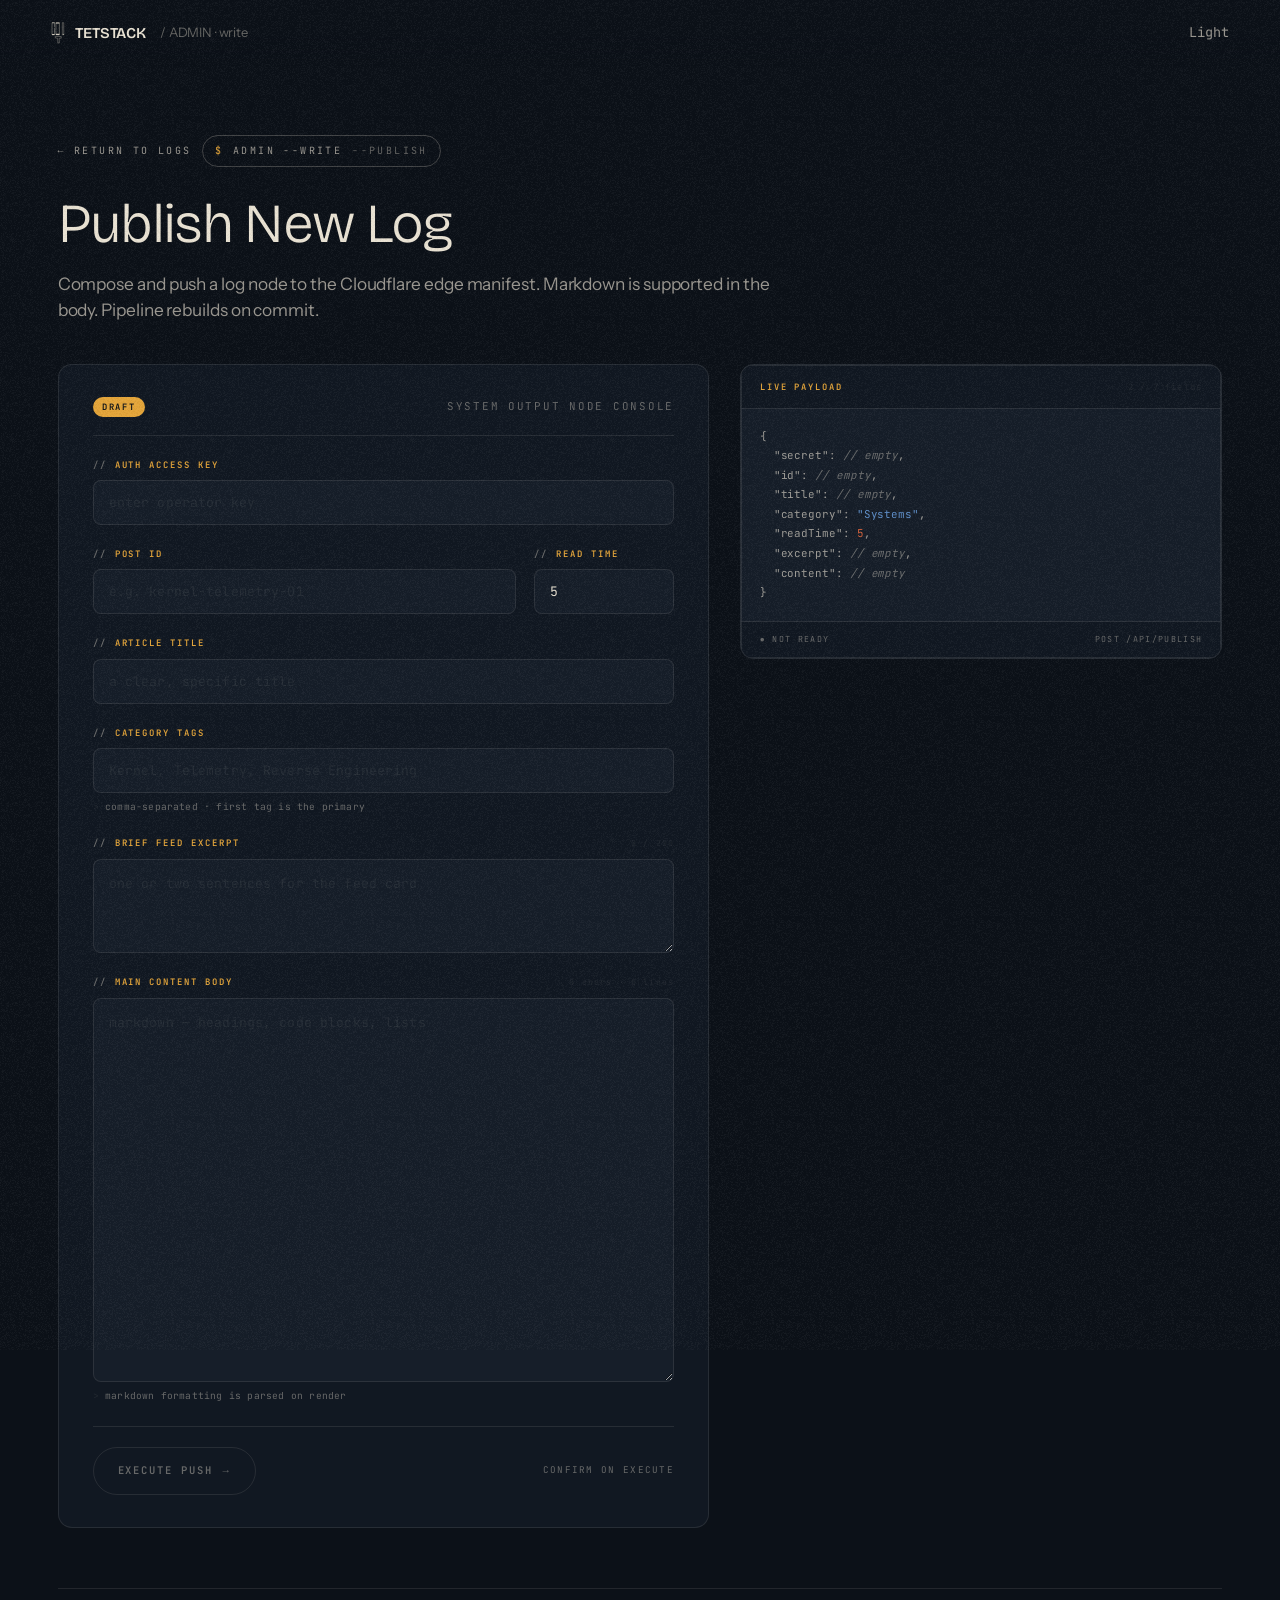
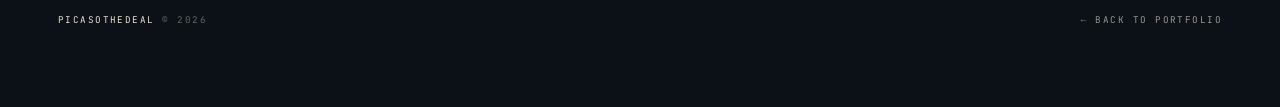
==== commit 51287665: "UI/UX fix" ====
--- a/admin/index.html
+++ b/admin/index.html
@@ -8,7 +8,7 @@
 <title>Systems Console — Node Writer</title>
 <script>try{if(localStorage.getItem('tetstack-theme')==='light')document.documentElement.classList.add('light')}catch(e){}</script>
 <link rel="icon" href="/assets/favicon.svg" type="image/svg+xml">
-<link rel="stylesheet" href="/assets/tetstack.css">
+<link rel="stylesheet" href="/assets/tetstack.css?v=2">
 <style>
 :root{
   --white:#ffffff;
@@ -487,7 +487,7 @@
   .btn-note{display:none;}
 }
 </style>
-<link rel="stylesheet" href="/assets/admin-skin.css">
+<link rel="stylesheet" href="/assets/admin-skin.css?v=2">
 </head>
 <body>
 
